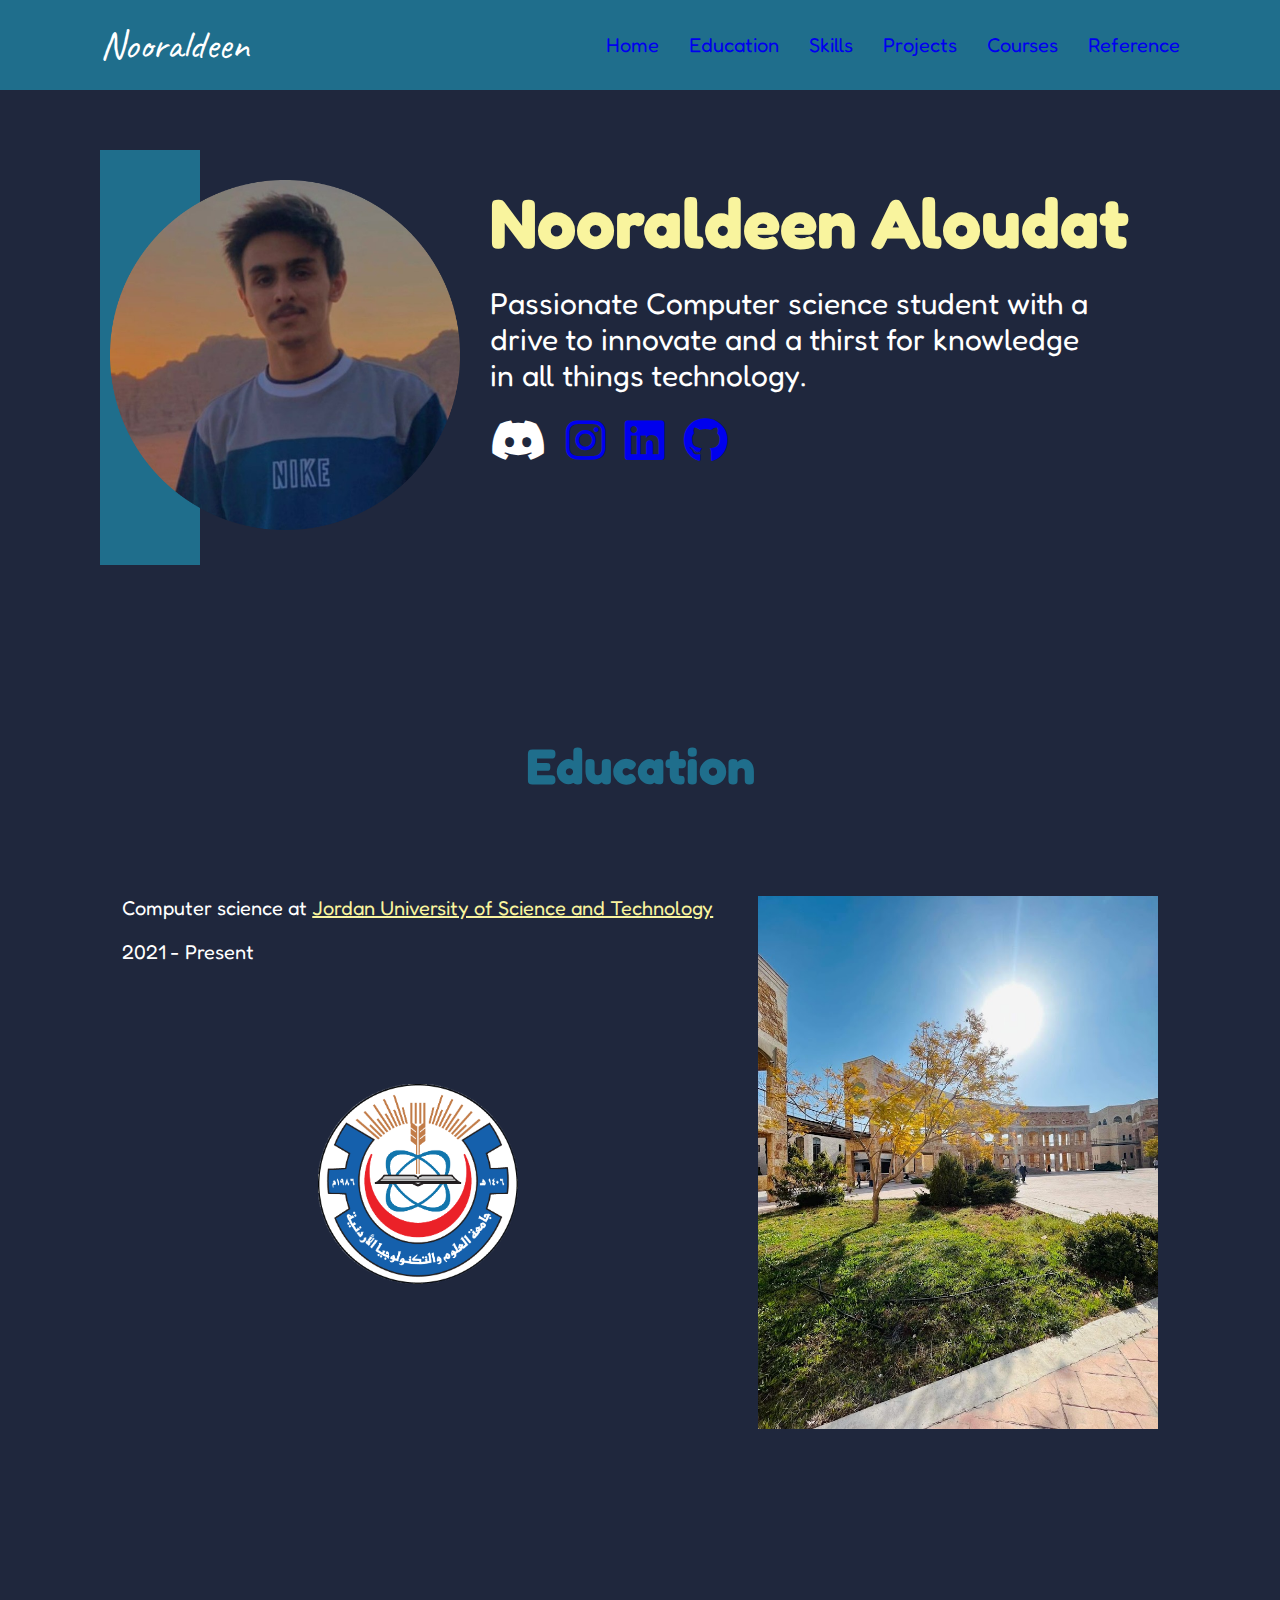
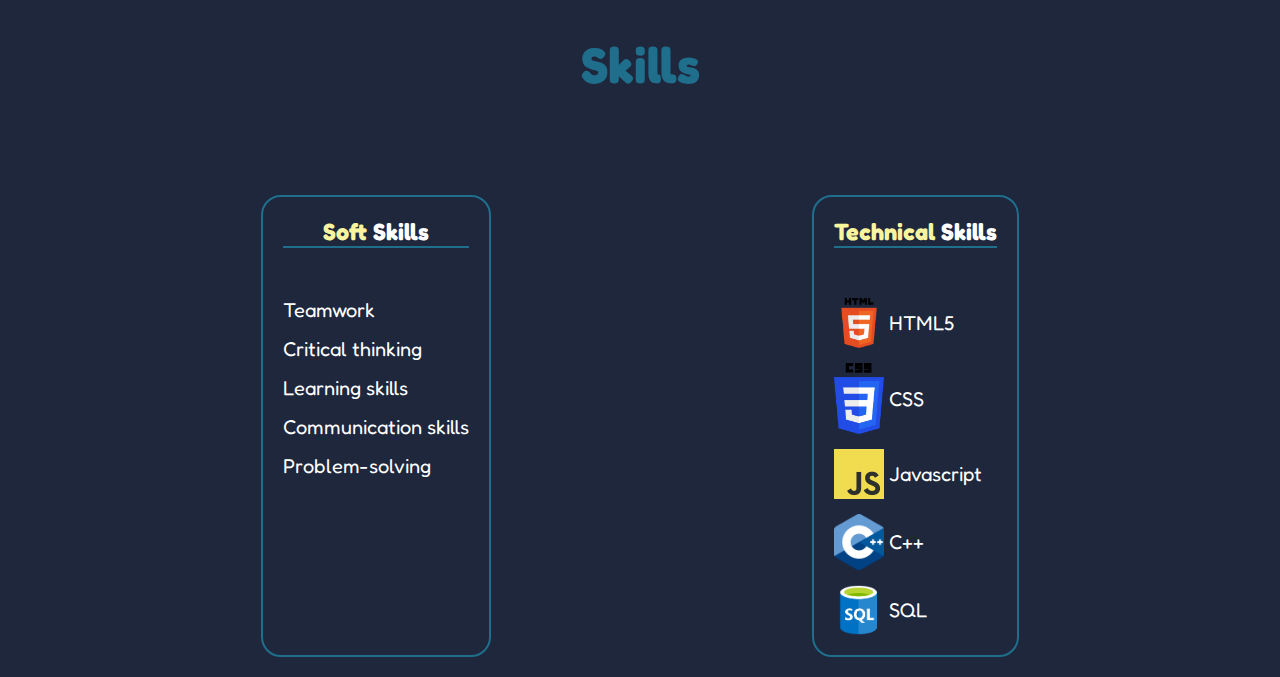
==== portfolio.html @ 790387f6 "added" ====
<!DOCTYPE html>
<html lang="en">
<head>
    <meta charset="UTF-8">
    <meta name="viewport" content="width=device-width, initial-scale=1.0">
    <title>Nooraldeen</title>
    <!-- CSS Links-->
    <link rel="stylesheet" href="portfolio.css">
    <link rel="stylesheet" href="all.min.css">
    <!-- Goolgle Fonts -->
    <link rel="preconnect" href="https://fonts.googleapis.com">
    <link rel="preconnect" href="https://fonts.gstatic.com" crossorigin>
    <link href="https://fonts.googleapis.com/css2?family=Cairo&family=Cinzel:wght@400;500;600;700;800&family=Fredoka:wght@300;400;500;600;700&family=Open+Sans:wght@300;400;700&family=Quicksand:wght@400;500;700&family=Roboto:wght@100;300;400;700&display=swap" rel="stylesheet">
    <link rel="preconnect" href="https://fonts.googleapis.com">
    <link rel="preconnect" href="https://fonts.gstatic.com" crossorigin>
    <link href="https://fonts.googleapis.com/css2?family=Cairo&family=Caveat:wght@400;500;600;700&family=Cinzel:wght@400;500;600;700;800&family=Fredoka:wght@300;400;500;600;700&family=Open+Sans:wght@300;400;700&family=Quicksand:wght@400;500;700&family=Roboto:wght@100;300;400;700&display=swap" rel="stylesheet">
</head>



<body>




    <nav class="main-padding">
        <div class="logo"><a href="">Nooraldeen</a></div>
        <ul class="links">
            <li><a href="#home">Home</a></li>
            <li><a href="#home">Education</a></li>
            <li><a href="#home">Skills</a></li>
            <li><a href="#home">Projects</a></li>
            <li><a href="#home">Courses</a></li>
            <li><a href="#home">Reference</a></li>
        </ul>
    </nav>

    <div class="portfolio-content main-padding">

        <div class="my-info">
            <div id="pfp-image">
                <img src="./images/pfp.png" alt="" id="pfp">
            </div>
            <div class="name-and-socials">
                <h1>Nooraldeen Aloudat</h1>
                <p>Passionate Computer science student with a drive to innovate and a thirst for knowledge in all things technology.</p>
                <div class="socials">
                    <i class="fa-brands fa-discord discord"></i>
                    <a href="https://www.instagram.com/noorodat9/" target="_blank"><i class="fa-brands fa-instagram"></i></a>
                    <a href="https://www.linkedin.com/in/nooraldeen-aloudat-979008147/" target="_blank"><i class="fa-brands fa-linkedin"></i></a>
                    <a href="https://github.com/noorodat" target="_blank"><i class="fa-brands fa-github"></i></a>
                </div>
            </div>
        </div>

        <div class="education section">
            <h2 class="section-heading">Education</h2>
            <div class="education-info section-info">
                <div class="edu-text">
                    <p>Computer science at <a href="https://www.just.edu.jo/Pages/Default.aspx" target="_blank">Jordan University of Science and Technology</a></p>
                    <span>2021 - Present</span>
                    <img src="images/JUST logo.png" alt="" id="just-logo">
                </div>
                <div class="edu-image">
                        <img src="images/JUST pic.jpg" alt="" id="just-pic">
                </div>
            </div>
        </div>

        <div class="skills section">
            <h2 class="section-heading">Skills</h2>
            <div class="skills-types">
                <div id="soft-skills" class="skill">
                    <h3><span>Soft </span>Skills</h3>
                    <ul class="skills-list">
                        <li>Teamwork</li>
                        <li>Critical thinking</li>
                        <li>Learning skills</li>
                        <li>Communication skills</li>
                        <li>Problem-solving</li>
                    </ul>
                </div>
                <div id="tech-skills" class="skill">
                    <h3><span>Technical </span>Skills</h3>
                    <ul class="skills-list">
                        <li id="html"><img src="images/HTML.png" alt="">HTML5</li>
                        <li id="css"><img src="images/css logo.png" alt="">CSS</li>
                        <li id="javascript"><img src="images/Javascript logo2.png" alt="">Javascript</li>
                        <li id="cplusplus"><img src="images/C++ logo.png" alt="">C++</li>
                        <li id="sql"><img src="images/SQL_logo-removebg-preview.png" alt="">SQL</li>
                    </ul>
                </div>
            </div>
        </div>

    </div>








</body>




</html>
---- portfolio.css ----
/* Start global */

:root {
    --main-color: #1F273D;
    --sec-color: #1F6E8C;
    --text-color: #FFFFFF;
    --sec-text-color: #F9F49E;
    --heading-font-size: 30px;
    --main-padding: 20px;
    --main-margin-top: 70px;
    --transition-duration: 0.3s;
    --text-font-size: 20px;
}

* {
    padding: 0;
    margin: 0;
    box-sizing: border-box;
}

body {
    font-family: 'Fredoka', sans-serif;
    background-color: var(--main-color);
    color: var(--text-color);
    font-size: var(--text-font-size);
}

a {
    text-decoration: none;
}

a:visited {
    color: white;
}

ul {
    list-style: none;
}

.main-padding {
    padding: 20px 100px 20px 100px;
}

.section {
    margin-top: 200px;
}

.section-heading {  
    text-align: center;
    font-size: 50px;
    color: var(--sec-color);
}

.section-info {
    margin-top: 100px;
}


/* End global */

/* Start navbar */

nav {
    display: flex;
    justify-content: space-between;
    align-items: center;
    background-color: var(--sec-color);
}

nav .logo {
    font-family: 'Caveat', cursive;
    font-size: 40px;
}

nav ul {
    display: flex;
    gap: 30px;
    color: white;
}

nav ul li a {
    transition: var(--transition-duration);
}

nav ul li a:hover {
    color: rgb(205, 205, 205);
}


/* End navbar */

/* Start Portfolio content */
/* Start pfp and name */

.portfolio-content {
    background-color: var(--main-color);
    margin-top: var(--main-margin-top);
}

.portfolio-content .my-info {
    display: flex;
    gap: 30px;
}

.portfolio-content #pfp-image {
    position: relative;
}

.portfolio-content #pfp-image::before {
    content: "";
    position: absolute;
    height: calc(100% + 60px);
    width: 100px;
    background-color: var(--sec-color);
    transform: translateY(-30px);
}

.portfolio-content #pfp-image #pfp {
    position: relative;
    width: 350px;
    z-index: 100;
    margin-left: 10px;
    animation: up-down 1s alternate infinite;
}

/* .portfolio-content .my-info .name-and-socials {

} */

.portfolio-content .my-info h1 {
    color: var(--sec-text-color);
    font-size: 70px;
}

.portfolio-content .my-info p {
    margin-top: 20px;
    max-width: 600px;
    font-size: 30px;
}

.portfolio-content .my-info .socials {
    margin-top: 20px;
    display: flex;
    align-items: center;
    gap: 20px;
    font-size: 45px;
}

.portfolio-content .my-info .socials i {
    transition: var(--transition-duration);
}

.portfolio-content .my-info .socials i:hover {
    color: var(--sec-text-color);
}

/* End pfp and name */



/* Start Education */

.portfolio-content .education .education-info {
    display: flex;
    justify-content: space-around;
}

.portfolio-content .education .education-info #just-pic {
    width: 400px;
}

.portfolio-content .education .education-info #just-logo {
    width: 200px;
    align-self: center;
    margin-top: 100px;
}

.portfolio-content .education .edu-text {
    display: flex;
    flex-direction: column;
    gap: 20px;
}

.portfolio-content .education a {
    color: var(--sec-text-color);
    text-decoration: underline;
}


/* End Education */

/* Start skills */

.skills .skills-types {
    display: flex;
    justify-content: space-around;
    margin-top: 100px;
}

.skills .skills-types .skill {
    border: 2px solid var(--sec-color);
    border-radius: 20px;
    padding: 20px;
}

.skills .skills-types .skill h3 {
    text-align: center;
    border-bottom: 2px solid var(--sec-color);
}

.skills .skills-types .skill span {
    color: var(--sec-text-color);
}

.skills .skills-types .skills-list {
    margin-top: 50px;
}

.skills .skills-types .skills-list img {
    width: 50px;
}

.skills .skills-types .skills-list {
    display: flex;
    flex-direction: column;
    gap: 15px;
}

.skills .skills-types #tech-skills .skills-list li {
    display: flex;
    align-items: center;
    gap: 5px;
}

.skills .skills-types #tech-skills .skills-list li {
    animation-name: right;
    animation-duration: 1s;
    animation-iteration-count: infinite;
    animation-direction: alternate;
}


.skills .skills-types .skills-list #css {
    animation-delay: 0.2s;
}

.skills .skills-types .skills-list #javascript {
    animation-delay: 0.4s;
}

.skills .skills-types .skills-list #cplusplus {
    animation-delay: 0.6s;
}

.skills .skills-types .skills-list #sql {
    animation-delay: 0.8s;
}








/* End Portfolio content */


/* Start Animation */

@keyframes up-down {
    from {
        transform: translateY(0);
    }
    to {
        transform: translateY(-10px);
    }
}

@keyframes right {
    from {
        transform: translateX(0);
    }
    to {
        transform: translateX(10px);
    }
}
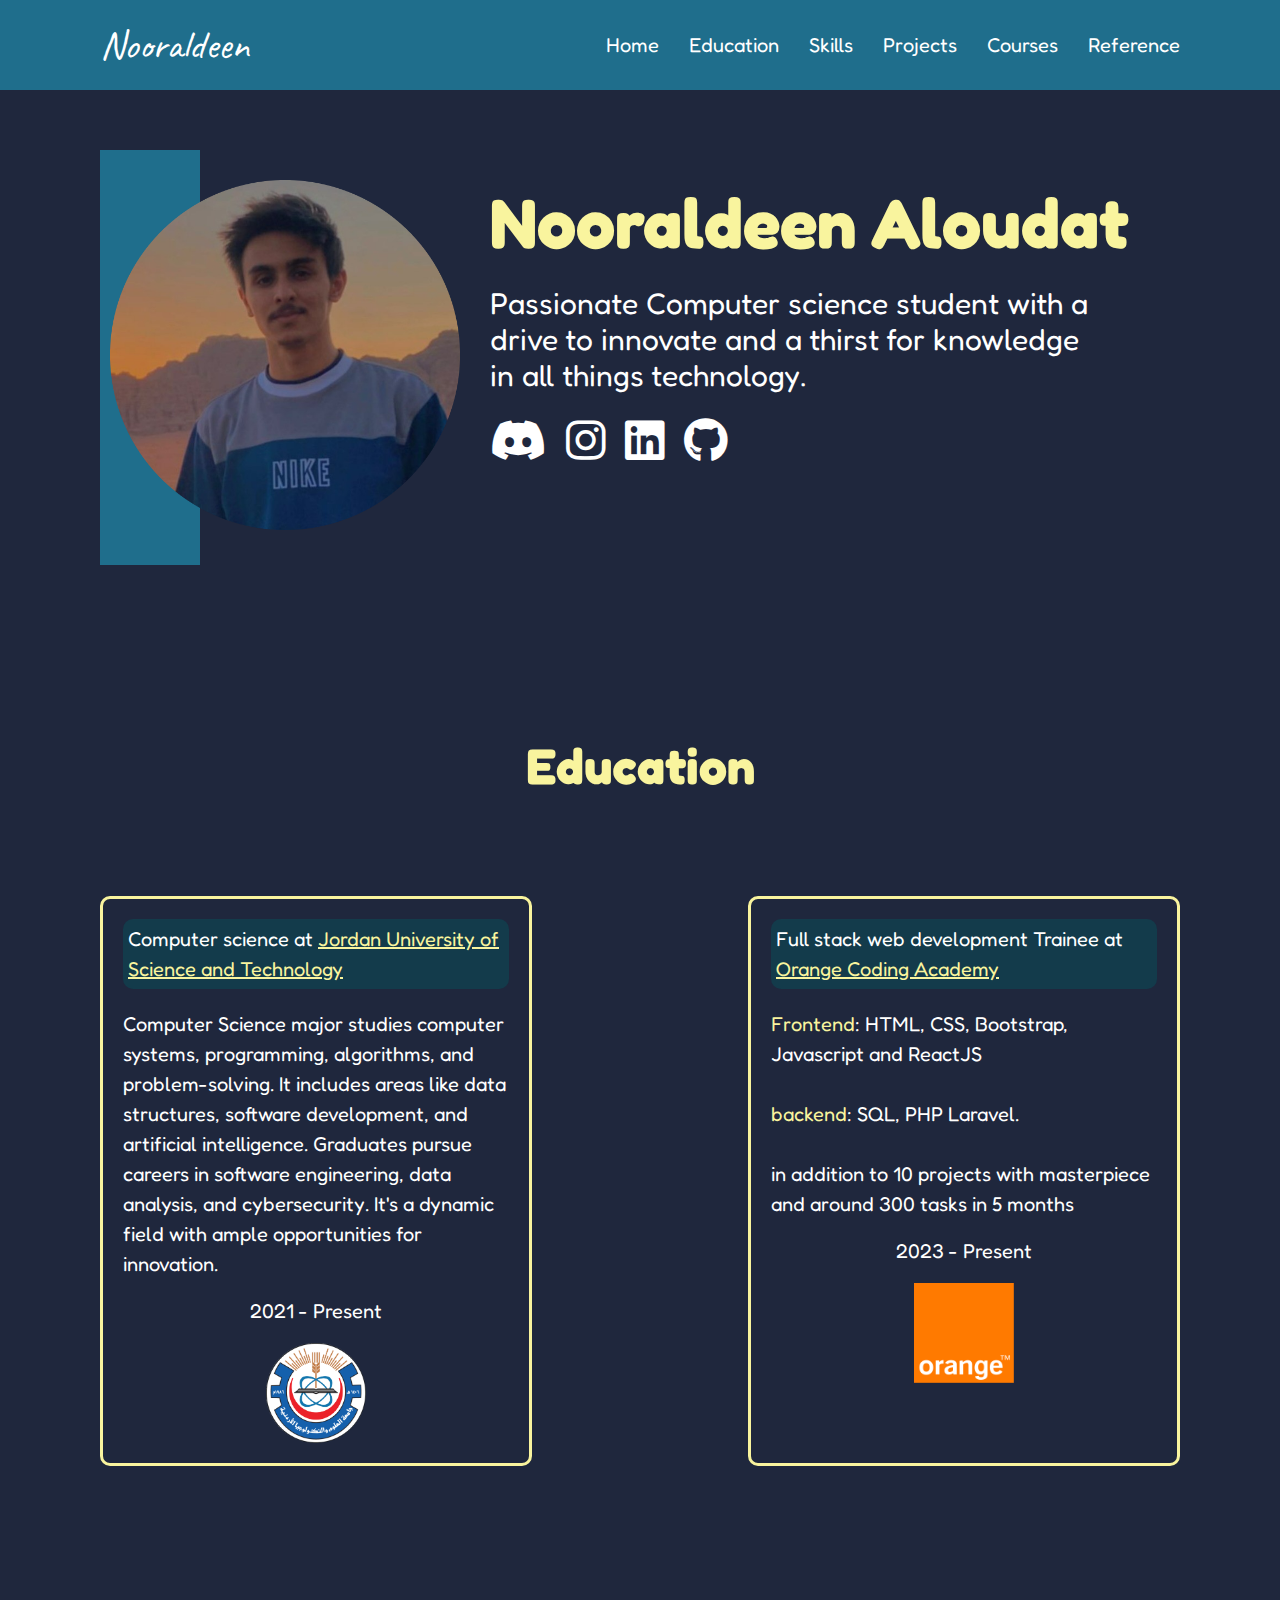
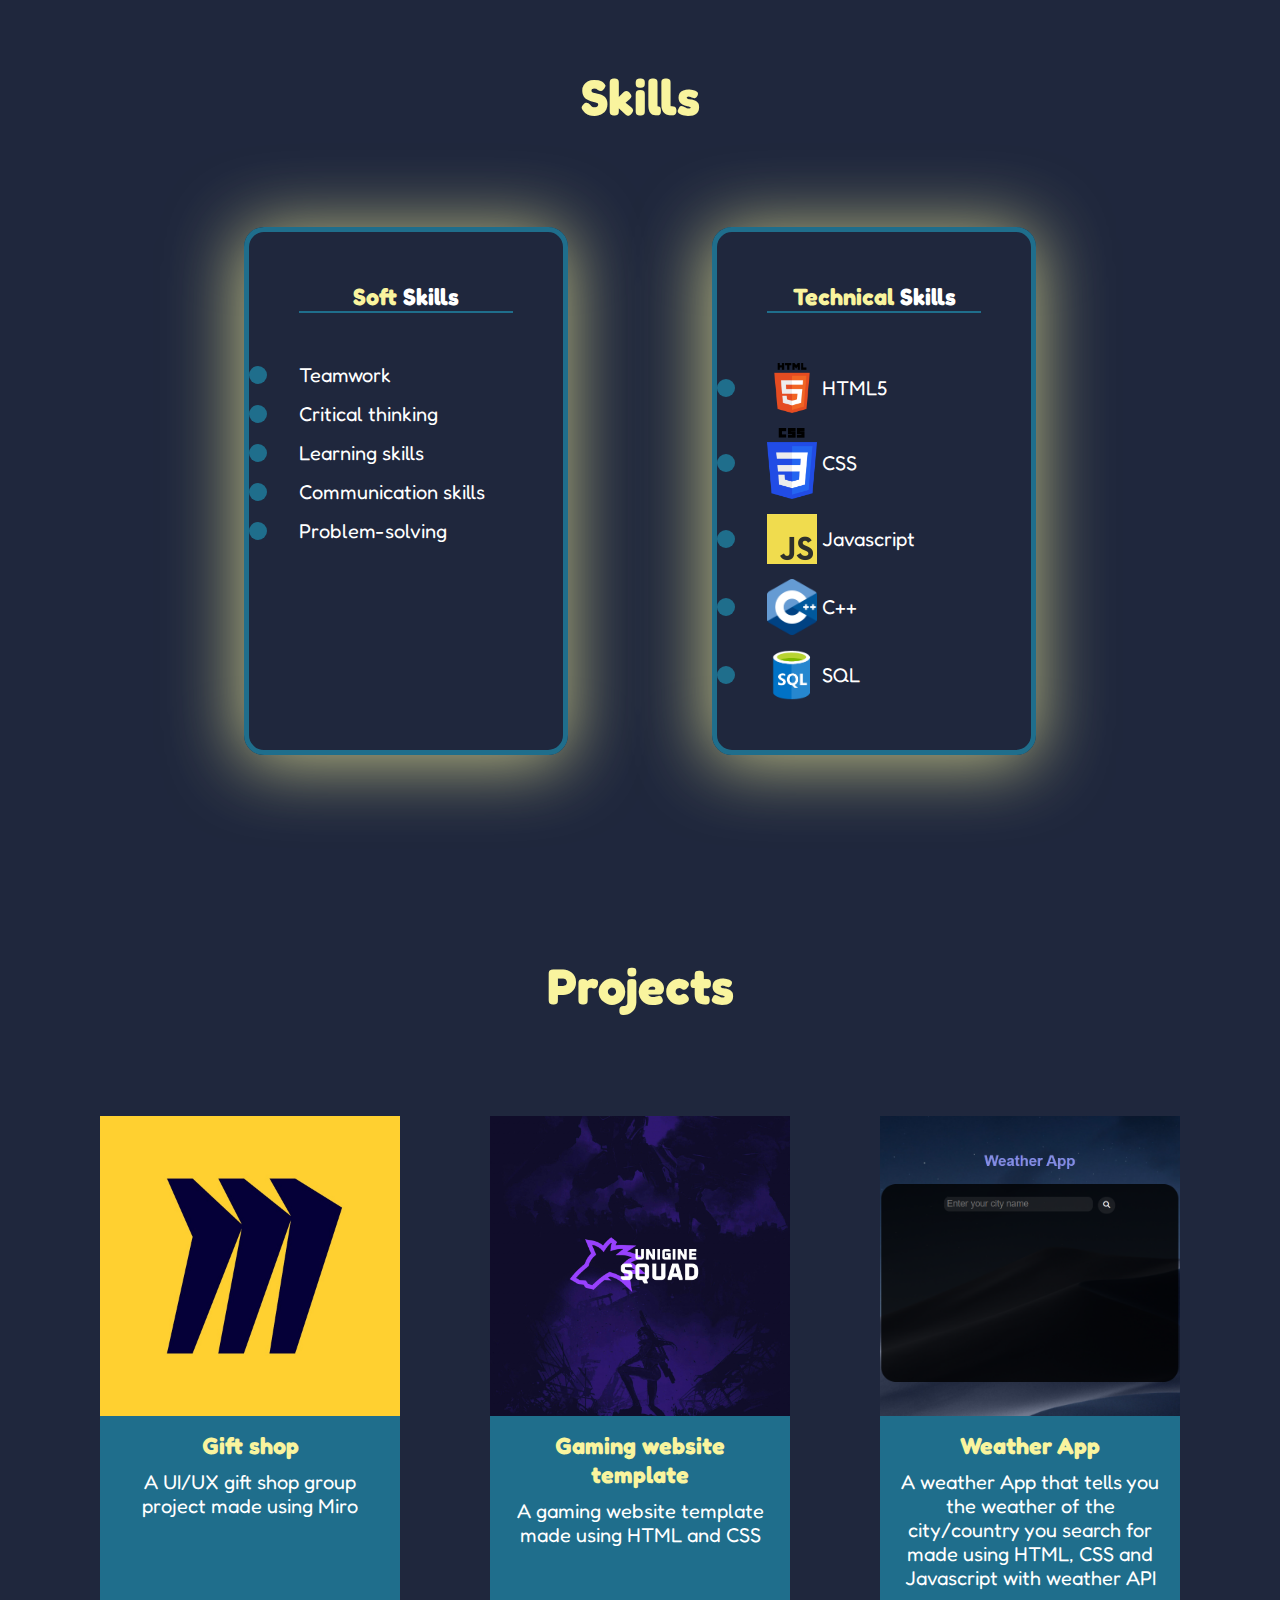
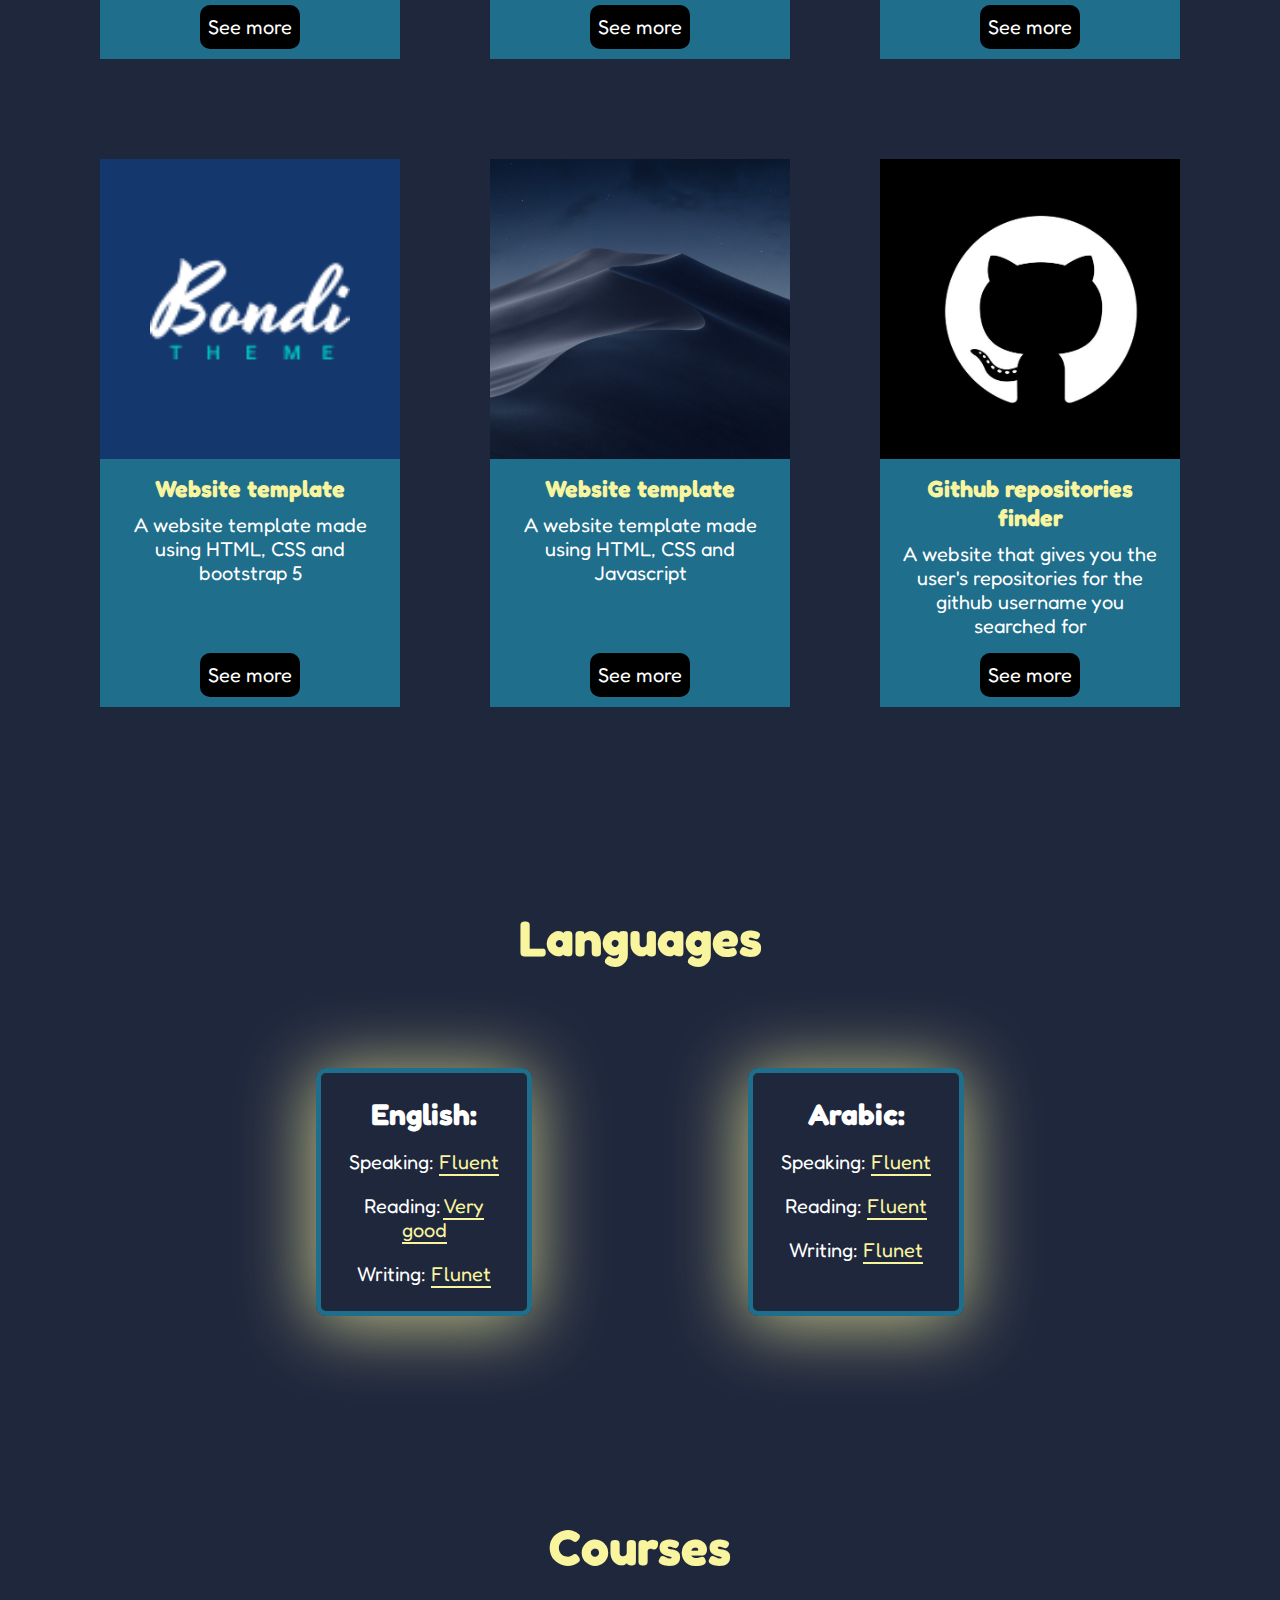
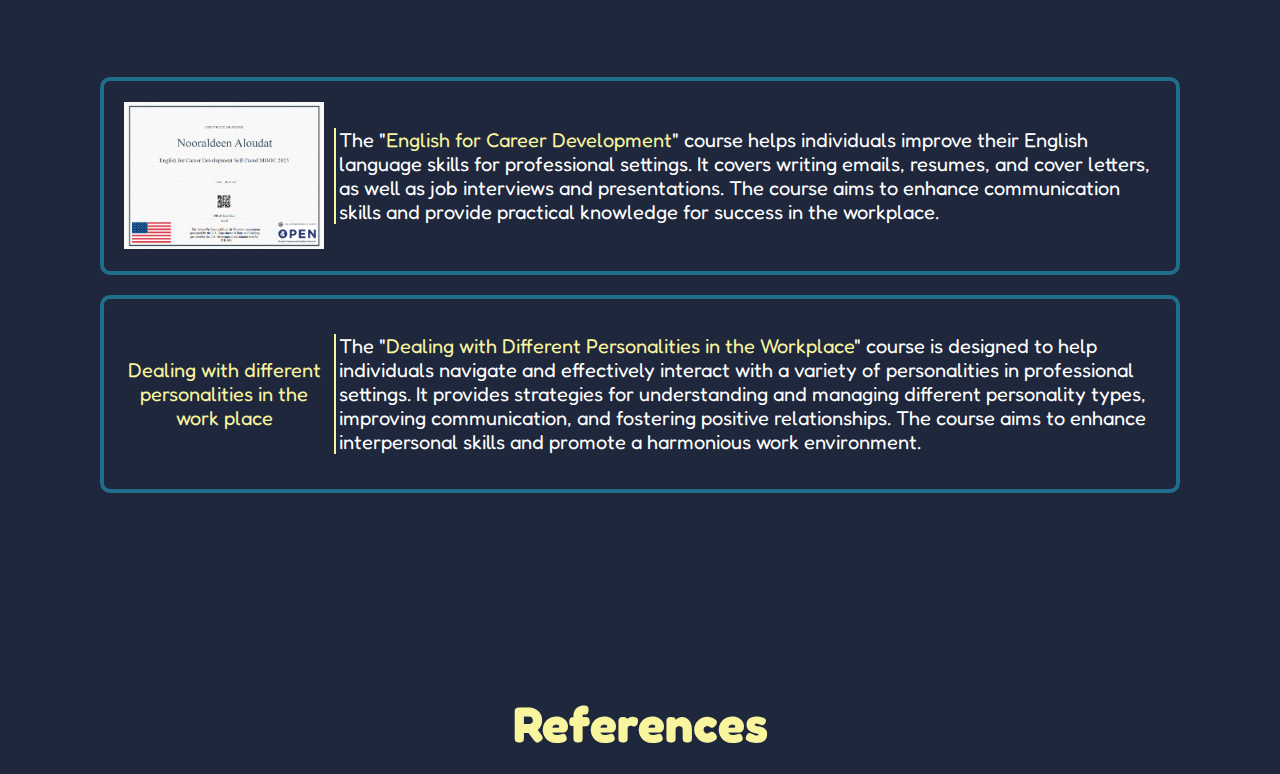
==== commit 52d817e1: "added" ====
--- a/portfolio.html
+++ b/portfolio.html
@@ -27,11 +27,11 @@
         <div class="logo"><a href="">Nooraldeen</a></div>
         <ul class="links">
             <li><a href="#home">Home</a></li>
-            <li><a href="#home">Education</a></li>
-            <li><a href="#home">Skills</a></li>
-            <li><a href="#home">Projects</a></li>
-            <li><a href="#home">Courses</a></li>
-            <li><a href="#home">Reference</a></li>
+            <li><a href="#education">Education</a></li>
+            <li><a href="#skills">Skills</a></li>
+            <li><a href="#projects">Projects</a></li>
+            <li><a href="#courses">Courses</a></li>
+            <li><a href="#references">Reference</a></li>
         </ul>
     </nav>
 
@@ -45,7 +45,7 @@
                 <h1>Nooraldeen Aloudat</h1>
                 <p>Passionate Computer science student with a drive to innovate and a thirst for knowledge in all things technology.</p>
                 <div class="socials">
-                    <i class="fa-brands fa-discord discord"></i>
+                    <div class="discord"><i class="fa-brands fa-discord"></i></div>
                     <a href="https://www.instagram.com/noorodat9/" target="_blank"><i class="fa-brands fa-instagram"></i></a>
                     <a href="https://www.linkedin.com/in/nooraldeen-aloudat-979008147/" target="_blank"><i class="fa-brands fa-linkedin"></i></a>
                     <a href="https://github.com/noorodat" target="_blank"><i class="fa-brands fa-github"></i></a>
@@ -53,21 +53,28 @@
             </div>
         </div>
 
-        <div class="education section">
+        <div class="education section" id="education">
             <h2 class="section-heading">Education</h2>
-            <div class="education-info section-info">
+            <div class="education-info section-info">              
                 <div class="edu-text">
-                    <p>Computer science at <a href="https://www.just.edu.jo/Pages/Default.aspx" target="_blank">Jordan University of Science and Technology</a></p>
+                    <p class="title">Computer science at <a href="https://www.just.edu.jo/Pages/Default.aspx" target="_blank">Jordan University of Science and Technology</a></p>
+                    <p>Computer Science major studies computer systems, programming, algorithms, and problem-solving. It includes areas like data structures, software development, and artificial intelligence. Graduates pursue careers in software engineering, data analysis, and cybersecurity. It's a dynamic field with ample opportunities for innovation.</p>
                     <span>2021 - Present</span>
-                    <img src="images/JUST logo.png" alt="" id="just-logo">
-                </div>
-                <div class="edu-image">
-                        <img src="images/JUST pic.jpg" alt="" id="just-pic">
-                </div>
-            </div>
-        </div>
-
-        <div class="skills section">
+                    <img src="images/JUST logo.png" alt="" id="just-logo">              
+                </div>
+                <div class="edu-text">
+                    <p class="title">Full stack web development Trainee at <a href="https://yo.orange.jo/orange-coding-academy" target="_blank"> Orange Coding Academy</a></p>
+                    <p><span>Frontend</span>: HTML, CSS, Bootstrap, Javascript and ReactJS <br> <br>
+                        <span>backend</span>: SQL, PHP Laravel. <br><br>
+                        
+                        in addition to 10 projects with masterpiece and around 300 tasks in 5 months</p>
+                    <span>2023 - Present</span>
+                    <img src="images/orange logo.png" alt="" id="just-logo">              
+                </div>
+            </div>
+        </div>
+
+        <div class="skills section" id="skills">
             <h2 class="section-heading">Skills</h2>
             <div class="skills-types">
                 <div id="soft-skills" class="skill">
@@ -93,6 +100,127 @@
             </div>
         </div>
 
+        <div class="projects section" id="projects">
+            <h2 class="section-heading">Projects</h2>
+            <div class="projects-cards">
+                    <div class="project-card">
+                            <div class="image">
+                                <img src="/images/miro.jpg" alt="">
+                            </div>
+                            <div class="project-info">
+                                <h3 class="color-yellow">Gift shop</h3>
+                                <p>A  UI/UX gift shop group project made using Miro</p>
+                                
+                            </div>
+                            <div class="go-link"><a href="https://miro.com/app/board/uXjVM_loXQo=/" target="_blank">See more</a></div>
+                    </div>
+                
+                    <div class="project-card">
+                        <div class="image">
+                            <img src="/images/gaming background (2).jpg" alt="">
+                        </div>
+                        <div class="project-info">
+                            <h3 class="color-yellow">Gaming website template</h3>
+                            <p>A gaming website template made using HTML and CSS</p>
+                            
+                        </div>
+                        <div class="go-link"><a href="https://noorodat.github.io/gaming-website/" target="_blank">See more</a></div>
+                    </div>
+
+                    <div class="project-card">
+                        <div class="image">
+                            <img src="/images/weather app.PNG" alt="">
+                        </div>
+                        <div class="project-info">
+                            <h3 class="color-yellow">Weather App</h3>
+                            <p>A weather App that tells you the weather of the city/country you search for made using HTML, CSS and Javascript with weather API</p>
+                        </div>
+                        <div class="go-link"><a href="https://noorodat.github.io/Weather-App/" target="_blank">See more</a></div>
+                    </div>
+
+                <div class="project-card">
+                    <div class="image bondi">
+                        <img src="/images/Bondi logo.png" alt="">
+                    </div>
+                    <div class="project-info">
+                        <h3 class="color-yellow">Website template</h3>
+                        <p>A website template made using HTML, CSS and bootstrap 5</p>
+                        
+                    </div>
+                    <div class="go-link"><a href="https://noorodat.github.io/Bondi-Template/" target="_blank">See more</a></div>
+                </div>
+                <div class="project-card">
+                    <div class="image">
+                        <img src="/images/mountain.jpg" alt="">
+                    </div>
+                    <div class="project-info">
+                        <h3 class="color-yellow">Website template</h3>
+                        <p>A website template made using HTML, CSS and Javascript</p>
+                    </div>
+                    <div class="go-link"><a href="https://noorodat.github.io/HTML_CSS_Javascript_Template1/" target="_blank">See more</a></div>
+                </div>
+                <div class="project-card">
+                    <div class="image">
+                        <img src="/images/github repo.jpg" alt="">
+                    </div>
+                    <div class="project-info">
+                        <h3 class="color-yellow">Github repositories finder</h3>
+                        <p>A website that gives you the user's repositories for the github username you searched for </p>
+                    </div>
+                    <div class="go-link"><a href="https://noorodat.github.io/Github-repos/" target="_blank">See more</a></div>
+                </div>
+            </div>
+        </div>
+
+        <div class="languages section" id="languages">
+            <h2 class="section-heading">Languages</h2>
+            <div class="languages-container">
+                <div class="language" id="english">          
+                        <h2>English:</h2>
+                        <ul>
+                            <li>Speaking: <span>Fluent</span></li>
+                            <li>Reading: <span>Very good</span></li>
+                            <li>Writing: <span>Flunet</span></li>
+                        </ul>        
+                </div>
+                <div class="language" id="arabic">
+                        <h2>Arabic:</h2>
+                        <ul>
+                            <li>Speaking: <span>Fluent</span></li>
+                            <li>Reading: <span>Fluent</span></li>
+                            <li>Writing: <span>Flunet</span></li>
+                        </ul>        
+                    </div>
+                </div>
+        </div>
+
+        <div class="courses section" id="courses">
+            <h2 class="section-heading">Courses</h2>
+            <div class="courses-boxes">
+                <div class="course-box">
+                    <div class="image">
+                        <img src="images/english course.png" alt="">
+                    </div>
+                    <p class="description">The "<span>English for Career Development</span>" course helps individuals improve their English language skills for professional settings. It covers writing emails, resumes, and cover letters, as well as job interviews and presentations. The course aims to enhance communication skills and provide practical knowledge for success in the workplace.</p>
+                </div>
+                <div class="course-box">
+                    <div class="image">
+                        <p class="title">Dealing with different personalities in the work place</p>
+                    </div>
+                    <p class="description">The "<span>Dealing with Different Personalities in the Workplace</span>" course is designed to help individuals navigate and effectively interact with a variety of personalities in professional settings. It provides strategies for understanding and managing different personality types, improving communication, and fostering positive relationships. The course aims to enhance interpersonal skills and promote a harmonious work environment.
+                </div>
+            </div>
+        </div>
+
+        <div class="references section">
+            <h2 class="section-heading">References</h2>
+            <div class="references-content">
+                <div class="reference">
+                    
+                </div>
+            </div>
+        </div>
+
     </div>
 
 
--- a/portfolio.css
+++ b/portfolio.css
@@ -18,6 +18,10 @@
     box-sizing: border-box;
 }
 
+html {
+    scroll-behavior: smooth;
+ }
+
 body {
     font-family: 'Fredoka', sans-serif;
     background-color: var(--main-color);
@@ -27,6 +31,7 @@
 
 a {
     text-decoration: none;
+    color: white;
 }
 
 a:visited {
@@ -48,13 +53,16 @@
 .section-heading {  
     text-align: center;
     font-size: 50px;
-    color: var(--sec-color);
+    color: var(--sec-text-color);
 }
 
 .section-info {
     margin-top: 100px;
 }
 
+.color-yellow {
+    color: var(--sec-text-color);
+}
 
 /* End global */
 
@@ -146,6 +154,46 @@
     font-size: 45px;
 }
 
+.portfolio-content .my-info .socials .discord {
+    position: relative;
+    transition: var(--transition-duration);
+    display: inline-block;
+}
+
+.portfolio-content .my-info .socials .discord::before {
+    content: "";
+    position: absolute;
+    border-color: var(--sec-text-color) transparent transparent transparent;
+    border-width: 12px;
+    border-style: solid;
+    bottom: -18px;
+    left: 50%;
+    transform: translateX(-50%);
+    transition: var(--transition-duration);
+    opacity: 0;
+    
+}
+
+.portfolio-content .my-info .socials .discord::after {
+    content: "Nour#1848";
+    position: absolute;
+    bottom: -25px;
+    left: 50%;
+    transform: translateX(-50%);
+    font-size: 14px;
+    transition: var(--transition-duration);
+    opacity: 0;
+    
+}
+
+.portfolio-content .my-info .socials .discord:hover::before,
+.portfolio-content .my-info .socials .discord:hover::after {
+    display: block;
+    opacity: 1;
+}
+
+
+
 .portfolio-content .my-info .socials i {
     transition: var(--transition-duration);
 }
@@ -162,17 +210,43 @@
 
 .portfolio-content .education .education-info {
     display: flex;
-    justify-content: space-around;
-}
-
-.portfolio-content .education .education-info #just-pic {
-    width: 400px;
+    justify-content: space-between;
+    position: relative;
+    gap: 30px;
+}
+
+.portfolio-content .education #just-pic {
+    width: 150px;
+}
+
+.portfolio-content .education .edu-text {
+    border: 3px solid var(--sec-text-color);
+    padding: 20px;
+    border-radius: 10px;
+    width: 40%;
+}
+
+.portfolio-content .education .edu-text .title {
+    background-color: #133b4b;
+    padding: 5px;
+    border-radius: 10px;
+}
+
+.portfolio-content .education .edu-text p {
+    line-height: 1.5;
+}
+
+.portfolio-content .education .edu-text p span {
+    color: var(--sec-text-color);
+}
+
+.portfolio-content .education .edu-text span {
+    align-self: center;
 }
 
 .portfolio-content .education .education-info #just-logo {
-    width: 200px;
+    width: 100px;
     align-self: center;
-    margin-top: 100px;
 }
 
 .portfolio-content .education .edu-text {
@@ -193,15 +267,20 @@
 
 .skills .skills-types {
     display: flex;
-    justify-content: space-around;
+    justify-content: space-evenly;
     margin-top: 100px;
 }
 
 .skills .skills-types .skill {
-    border: 2px solid var(--sec-color);
+    border: 5px solid var(--sec-color);
     border-radius: 20px;
-    padding: 20px;
-}
+    padding: 50px;
+    position: relative;
+    box-shadow: -2px 5px 72px 2px rgba(249,244,158,0.76);
+    width: 30%;
+}
+
+
 
 .skills .skills-types .skill h3 {
     text-align: center;
@@ -230,6 +309,22 @@
     display: flex;
     align-items: center;
     gap: 5px;
+}
+
+.skills .skills-types .skills-list li {
+    position: relative;
+}
+
+.skills .skills-types .skills-list li::before {
+    position: absolute;
+    content: "";
+    width: 18px;
+    height: 18px;
+    border-radius: 50%;
+    background-color: var(--sec-color);
+    top: 50%;
+    transform: translateY(-50%);
+    left: -50px;
 }
 
 .skills .skills-types #tech-skills .skills-list li {
@@ -256,8 +351,191 @@
     animation-delay: 0.8s;
 }
 
-
-
+/* End skills */
+
+
+
+/* Start projects */
+
+
+.projects .projects-cards {
+    display: grid;
+    grid-template-columns: repeat(3, 300px);
+    justify-content: space-between;
+}
+
+
+.projects .project-card {
+    background-color: var(--sec-color);
+    text-align: center;
+    margin-top: 100px;
+    transition: var(--transition-duration);
+    display: flex;
+    flex-direction: column;
+}
+
+.projects .project-card .project-info {
+    padding: 15px;
+}
+
+.projects .project-card .go-link {
+    padding: 10px 8px;
+    background-color: black;
+    border-radius: 10px;
+    width: fit-content;
+    margin: auto;
+    margin-bottom: 10px;
+}
+
+.projects .project-card .go-link:active {
+    box-shadow: 0px 0px 24px 0px rgba(0,0,0,0.75);
+}
+
+.projects .project-card:hover {
+    transform: translateY(-10px);
+}
+
+.projects .project-card p {
+    margin-top: 10px;
+}
+
+.projects .project-card img {
+    width: 100%;
+    transition: var(--transition-duration);
+}
+
+.projects .project-card .bondi {
+    background-color: #14376E;
+    position: relative;
+}
+
+.projects .project-card .bondi img {
+    width: 200px;
+    position: absolute;
+    top: 50%;
+    left: 50%;
+    transform: translate(-50%, -50%);
+}
+
+.projects .project-card .image {
+    position: relative;
+    padding: 0;
+    margin: 0;
+    height: 300px;
+}
+
+.projects .project-card .image::before {
+    content: "";
+    position: absolute;
+    background-color: rgba(214, 214, 214, 0.144);
+    width: 0;
+    height: 0;
+    top: 50%;
+    left: 50%;
+    transform: translate(-50%, -50%);
+    transition: var(--transition-duration);
+}
+
+.projects .project-card:hover .image::before {
+    width: 100%;
+    height: 100%;
+}
+
+
+/* End projects */
+
+
+
+/* Start languages */
+
+.languages .languages-container {
+    margin-top: 100px;
+    display: flex;
+    justify-content: space-evenly;
+}
+
+.languages .languages-container .language {
+    border-radius: 10px;
+    padding: 15px;
+    border: 5px solid var(--sec-color);
+    box-shadow: -2px 5px 72px 2px rgba(249,244,158,0.76);
+    width: 20%;
+    text-align: center;
+}
+
+.languages .languages-container .language span {
+    color: var(--sec-text-color);
+    border-bottom: 2px solid var(--sec-text-color);
+}
+
+.languages .languages-container .language h2 {
+    padding: 8px;
+}
+
+.languages .languages-container .language li {
+    padding: 10px;
+}
+
+
+
+/* End languages */
+
+
+/* Start courses */
+
+.courses .courses-boxes {
+    margin-top: 100px;
+    display: flex;
+    flex-direction: column;
+    gap: 20px;
+}
+
+.courses .courses-boxes img,
+.courses .courses-boxes .title {
+    width: 200px;
+    text-align: center;
+}
+
+.courses .courses-boxes .title {
+    color: var(--sec-text-color);
+}
+
+.courses .courses-boxes .image {
+    height: 150px;
+    display: flex;
+    justify-content: center;
+    align-items: center;
+}
+
+.courses .courses-boxes .course-box .description {
+    position: relative;
+}
+
+.courses .courses-boxes .course-box .description::before {
+    content: "";
+    position: absolute;
+    width: 2px;
+    height: 100%;
+    background-color: var(--sec-text-color);
+    top: 0;
+    left: -5px;
+}
+
+.courses .courses-boxes .course-box {
+    display: flex;
+    align-items: center;
+    gap: 15px;
+    border: 4px var(--sec-color) solid;
+    padding: 20px;
+    border-radius: 10px;
+    position: relative;
+}
+
+.courses .courses-boxes .course-box span {
+    color: var(--sec-text-color);
+}
+
+/* End courses */
 
 
 
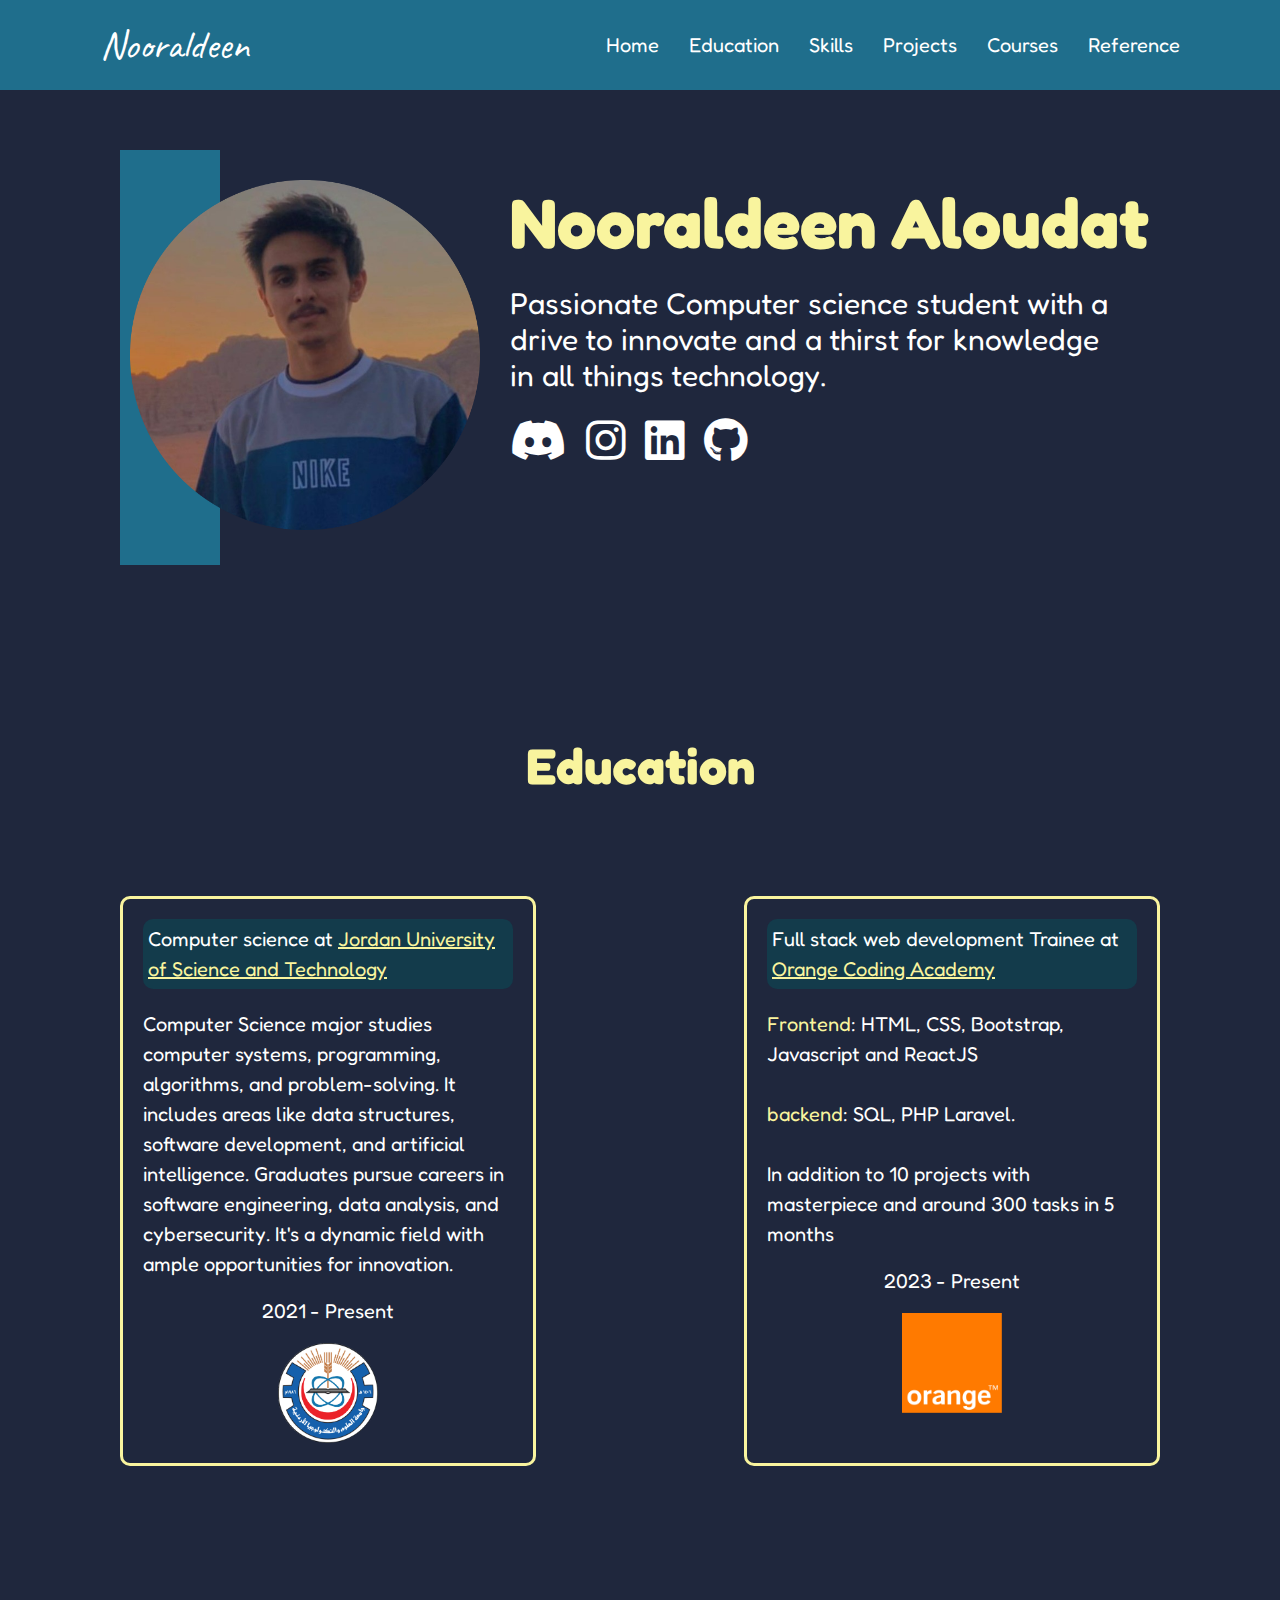
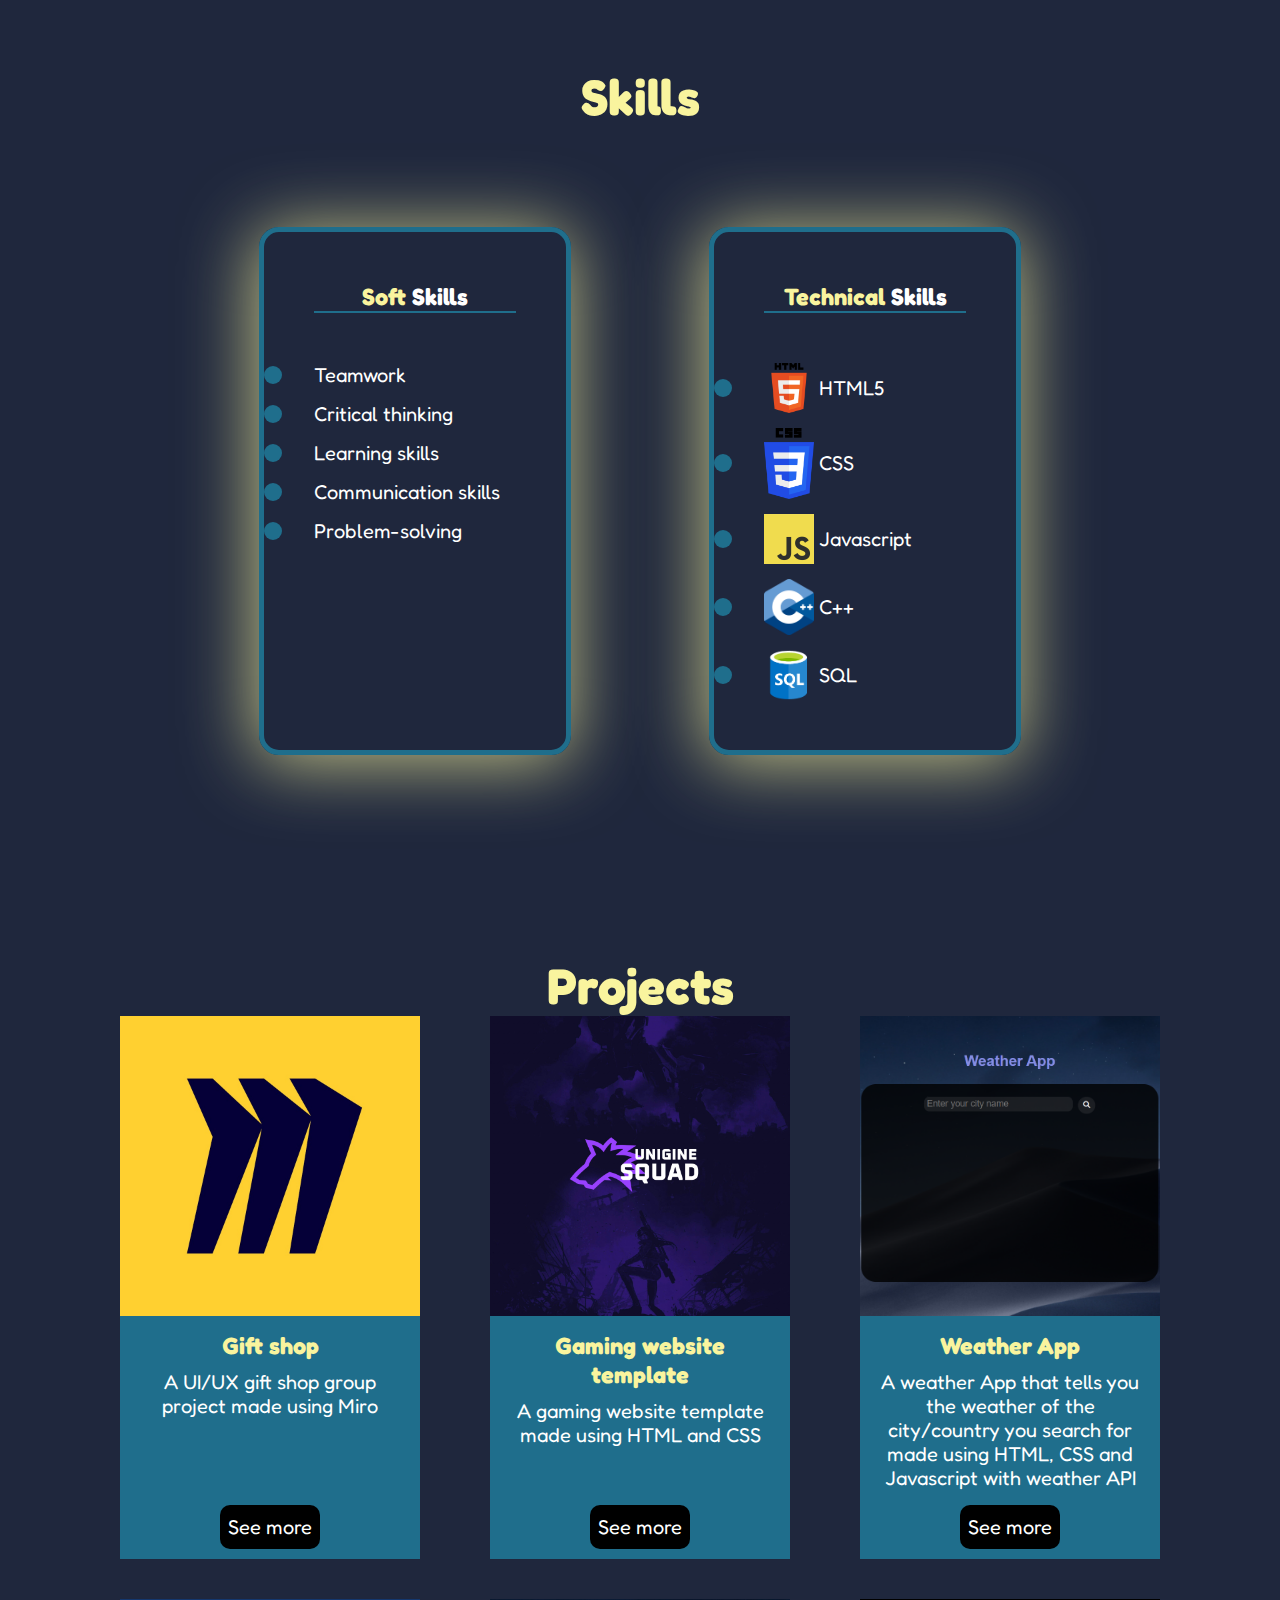
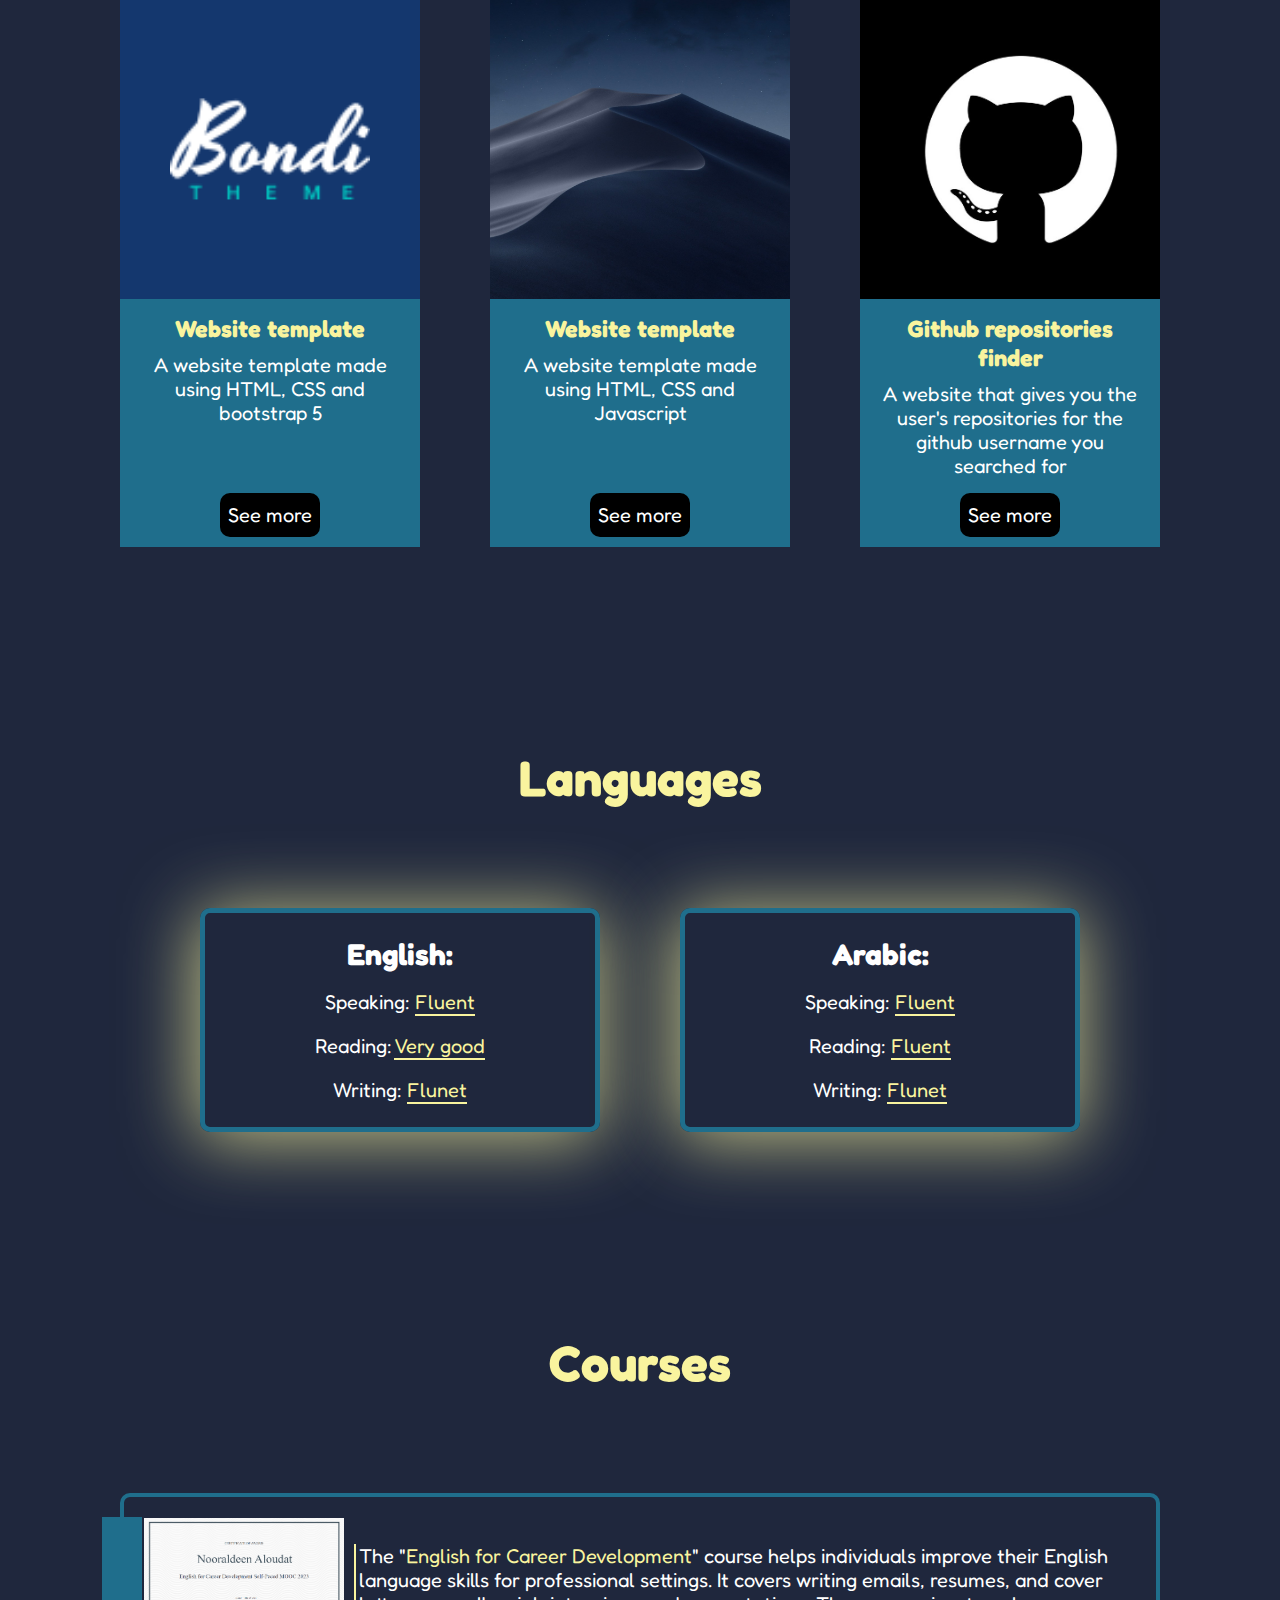
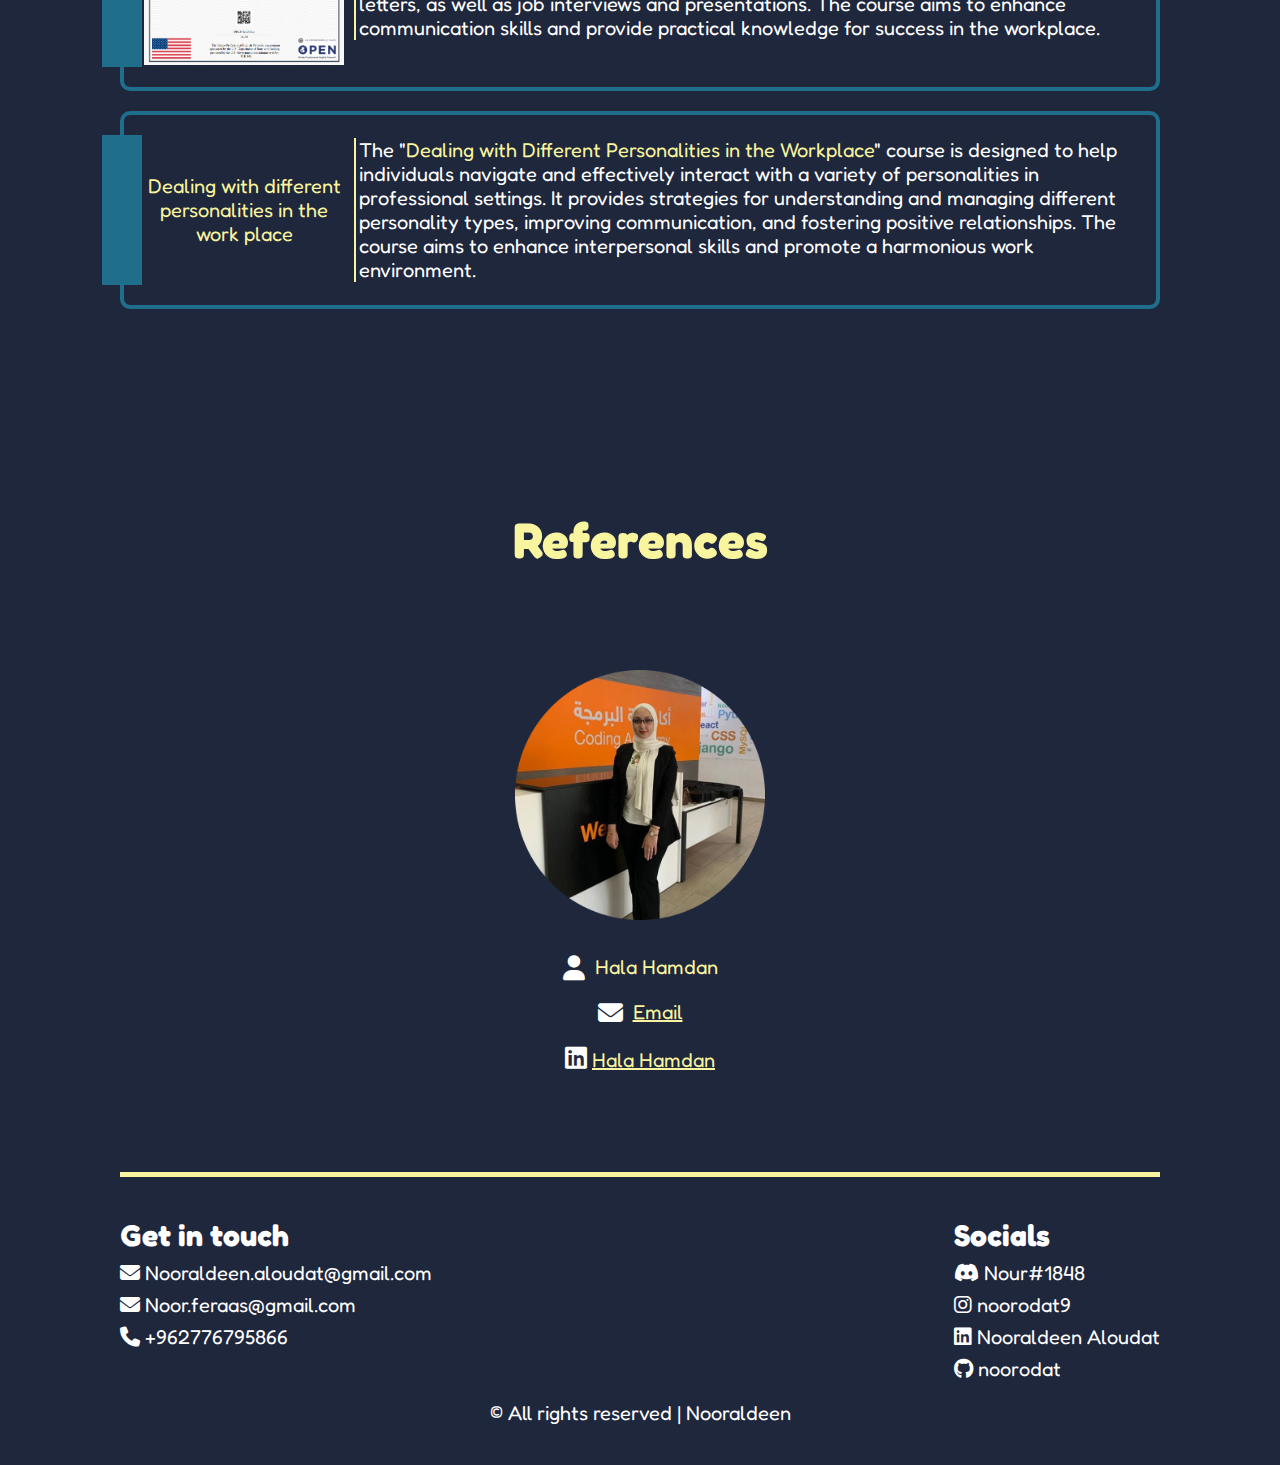
==== commit e1ca5389: "files added" ====
--- a/portfolio.html
+++ b/portfolio.html
@@ -17,13 +17,9 @@
 </head>
 
 
-
 <body>
 
-
-
-
-    <nav class="main-padding">
+    <nav>
         <div class="logo"><a href="">Nooraldeen</a></div>
         <ul class="links">
             <li><a href="#home">Home</a></li>
@@ -33,11 +29,24 @@
             <li><a href="#courses">Courses</a></li>
             <li><a href="#references">Reference</a></li>
         </ul>
+        <div class="mobile-button">
+            <i class="fa-solid fa-bars"></i>
+            <ul class="mobile-links">
+                <li><a href="#home">Home</a></li>
+                <li><a href="#education">Education</a></li>
+                <li><a href="#skills">Skills</a></li>
+                <li><a href="#projects">Projects</a></li>
+                <li><a href="#courses">Courses</a></li>
+                <li><a href="#references">Reference</a></li>
+            </ul>
+        </div>
     </nav>
 
+
+
     <div class="portfolio-content main-padding">
 
-        <div class="my-info">
+        <div class="my-info" id="home">
             <div id="pfp-image">
                 <img src="./images/pfp.png" alt="" id="pfp">
             </div>
@@ -60,16 +69,16 @@
                     <p class="title">Computer science at <a href="https://www.just.edu.jo/Pages/Default.aspx" target="_blank">Jordan University of Science and Technology</a></p>
                     <p>Computer Science major studies computer systems, programming, algorithms, and problem-solving. It includes areas like data structures, software development, and artificial intelligence. Graduates pursue careers in software engineering, data analysis, and cybersecurity. It's a dynamic field with ample opportunities for innovation.</p>
                     <span>2021 - Present</span>
-                    <img src="images/JUST logo.png" alt="" id="just-logo">              
+                    <img src="images/JUST logo.png" alt="JUST logo" id="just-logo">              
                 </div>
                 <div class="edu-text">
                     <p class="title">Full stack web development Trainee at <a href="https://yo.orange.jo/orange-coding-academy" target="_blank"> Orange Coding Academy</a></p>
                     <p><span>Frontend</span>: HTML, CSS, Bootstrap, Javascript and ReactJS <br> <br>
                         <span>backend</span>: SQL, PHP Laravel. <br><br>
                         
-                        in addition to 10 projects with masterpiece and around 300 tasks in 5 months</p>
+                        In addition to 10 projects with masterpiece and around 300 tasks in 5 months</p>
                     <span>2023 - Present</span>
-                    <img src="images/orange logo.png" alt="" id="just-logo">              
+                    <img src="images/orange logo.png" alt="orange logo" id="just-logo">              
                 </div>
             </div>
         </div>
@@ -90,11 +99,11 @@
                 <div id="tech-skills" class="skill">
                     <h3><span>Technical </span>Skills</h3>
                     <ul class="skills-list">
-                        <li id="html"><img src="images/HTML.png" alt="">HTML5</li>
-                        <li id="css"><img src="images/css logo.png" alt="">CSS</li>
-                        <li id="javascript"><img src="images/Javascript logo2.png" alt="">Javascript</li>
-                        <li id="cplusplus"><img src="images/C++ logo.png" alt="">C++</li>
-                        <li id="sql"><img src="images/SQL_logo-removebg-preview.png" alt="">SQL</li>
+                        <li id="html"><img src="images/HTML.png" alt="html">HTML5</li>
+                        <li id="css"><img src="images/css logo.png" alt="css">CSS</li>
+                        <li id="javascript"><img src="images/Javascript logo2.png" alt="javascript">Javascript</li>
+                        <li id="cplusplus"><img src="images/C++ logo.png" alt="c++">C++</li>
+                        <li id="sql"><img src="images/SQL_logo-removebg-preview.png" alt="sql">SQL</li>
                     </ul>
                 </div>
             </div>
@@ -105,7 +114,7 @@
             <div class="projects-cards">
                     <div class="project-card">
                             <div class="image">
-                                <img src="/images/miro.jpg" alt="">
+                                <img src="/images/miro.jpg" alt="miro logo">
                             </div>
                             <div class="project-info">
                                 <h3 class="color-yellow">Gift shop</h3>
@@ -117,7 +126,7 @@
                 
                     <div class="project-card">
                         <div class="image">
-                            <img src="/images/gaming background (2).jpg" alt="">
+                            <img src="/images/gaming background (2).jpg" alt="gaming website pic">
                         </div>
                         <div class="project-info">
                             <h3 class="color-yellow">Gaming website template</h3>
@@ -129,7 +138,7 @@
 
                     <div class="project-card">
                         <div class="image">
-                            <img src="/images/weather app.PNG" alt="">
+                            <img src="/images/weather app.PNG" alt="app pic">
                         </div>
                         <div class="project-info">
                             <h3 class="color-yellow">Weather App</h3>
@@ -140,7 +149,7 @@
 
                 <div class="project-card">
                     <div class="image bondi">
-                        <img src="/images/Bondi logo.png" alt="">
+                        <img src="/images/Bondi logo.png" alt="bondi logo">
                     </div>
                     <div class="project-info">
                         <h3 class="color-yellow">Website template</h3>
@@ -151,7 +160,7 @@
                 </div>
                 <div class="project-card">
                     <div class="image">
-                        <img src="/images/mountain.jpg" alt="">
+                        <img src="/images/mountain.jpg" alt="mountain">
                     </div>
                     <div class="project-info">
                         <h3 class="color-yellow">Website template</h3>
@@ -161,7 +170,7 @@
                 </div>
                 <div class="project-card">
                     <div class="image">
-                        <img src="/images/github repo.jpg" alt="">
+                        <img src="/images/github repo.jpg" alt="github pic">
                     </div>
                     <div class="project-info">
                         <h3 class="color-yellow">Github repositories finder</h3>
@@ -199,7 +208,7 @@
             <div class="courses-boxes">
                 <div class="course-box">
                     <div class="image">
-                        <img src="images/english course.png" alt="">
+                        <img src="images/english course.png" alt="english certificate">
                     </div>
                     <p class="description">The "<span>English for Career Development</span>" course helps individuals improve their English language skills for professional settings. It covers writing emails, resumes, and cover letters, as well as job interviews and presentations. The course aims to enhance communication skills and provide practical knowledge for success in the workplace.</p>
                 </div>
@@ -212,14 +221,61 @@
             </div>
         </div>
 
-        <div class="references section">
+        <div class="references section" id="references">
             <h2 class="section-heading">References</h2>
             <div class="references-content">
                 <div class="reference">
-                    
-                </div>
-            </div>
-        </div>
+                    <div class="hala-image">
+                        <img src="images/coach hala-modified.png" alt="coach hala">
+                    </div>
+                    <div class="reference-info">
+                        <div class="name info">
+                            <i class="fa-solid fa-user"></i>
+                            <span>Hala Hamdan</span>
+                        </div>
+                        <div class="email info">
+                            <i class="fa-solid fa-envelope"></i>
+                            <span><a href="mailto:gt.halla.hamdan@orange.com">Email</a></span>
+                        </div>
+                        <div class="linkedin">
+                            <i class="fa-brands fa-linkedin"></i>
+                            <span><a href="https://www.linkedin.com/in/hala-hamdan-927941163/" target="_blank">Hala Hamdan</a></span>
+                        </div>
+                    </div>
+                </div>
+            </div>
+            
+        </div>
+
+        <footer>
+            <div class="info">
+                <div class="contact">
+                    <h2>Get in touch</h2>
+                    <div class="contact-info">
+                        <i class="fa-solid fa-envelope"></i> <span>Nooraldeen.aloudat@gmail.com</span>
+                    </div>
+                    <div class="contact-info">
+                        <i class="fa-solid fa-envelope"></i> <span>Noor.feraas@gmail.com</span>
+                    </div>
+                    <div class="contact-info">
+                        <i class="fa-solid fa-phone"></i> <span>+962776795866</span>
+                    </div>
+                    <div class="socials">
+
+                    </div>
+                </div>
+                <div class="socials">
+                    <h2>Socials</h2>
+                    <div class="discord"><i class="fa-brands fa-discord"></i><span>Nour#1848</span></div>
+                    <a href="https://www.instagram.com/noorodat9/" target="_blank"><i class="fa-brands fa-instagram"></i><span>noorodat9</span></a>
+                    <a href="https://www.linkedin.com/in/nooraldeen-aloudat-979008147/" target="_blank"><i class="fa-brands fa-linkedin"></i><span>Nooraldeen Aloudat</span></a>
+                    <a href="https://github.com/noorodat" target="_blank"><i class="fa-brands fa-github"></i><span>noorodat</span></a>
+                </div>
+            </div>
+            <div class="copyrights">
+                <p>&copy; All rights reserved | Nooraldeen</p>
+            </div>
+        </footer>
 
     </div>
 
--- a/portfolio.css
+++ b/portfolio.css
@@ -6,7 +6,6 @@
     --text-color: #FFFFFF;
     --sec-text-color: #F9F49E;
     --heading-font-size: 30px;
-    --main-padding: 20px;
     --main-margin-top: 70px;
     --transition-duration: 0.3s;
     --text-font-size: 20px;
@@ -20,7 +19,7 @@
 
 html {
     scroll-behavior: smooth;
- }
+}
 
 body {
     font-family: 'Fredoka', sans-serif;
@@ -42,10 +41,6 @@
     list-style: none;
 }
 
-.main-padding {
-    padding: 20px 100px 20px 100px;
-}
-
 .section {
     margin-top: 200px;
 }
@@ -73,6 +68,10 @@
     justify-content: space-between;
     align-items: center;
     background-color: var(--sec-color);
+    position: sticky;
+    top: 0;
+    z-index: 1000;
+    padding: 20px 100px;
 }
 
 nav .logo {
@@ -94,6 +93,10 @@
     color: rgb(205, 205, 205);
 }
 
+nav .mobile-button {
+    display: none;
+}
+
 
 /* End navbar */
 
@@ -103,6 +106,7 @@
 .portfolio-content {
     background-color: var(--main-color);
     margin-top: var(--main-margin-top);
+    padding: 20px 120px;
 }
 
 .portfolio-content .my-info {
@@ -126,7 +130,6 @@
 .portfolio-content #pfp-image #pfp {
     position: relative;
     width: 350px;
-    z-index: 100;
     margin-left: 10px;
     animation: up-down 1s alternate infinite;
 }
@@ -362,13 +365,13 @@
     display: grid;
     grid-template-columns: repeat(3, 300px);
     justify-content: space-between;
+    gap: 40px;
 }
 
 
 .projects .project-card {
     background-color: var(--sec-color);
     text-align: center;
-    margin-top: 100px;
     transition: var(--transition-duration);
     display: flex;
     flex-direction: column;
@@ -459,7 +462,7 @@
     padding: 15px;
     border: 5px solid var(--sec-color);
     box-shadow: -2px 5px 72px 2px rgba(249,244,158,0.76);
-    width: 20%;
+    width: 400px;
     text-align: center;
 }
 
@@ -528,7 +531,21 @@
     border: 4px var(--sec-color) solid;
     padding: 20px;
     border-radius: 10px;
-    position: relative;
+}
+
+.courses .courses-boxes .course-box .image {
+    position: relative;
+    z-index: 5;
+}
+
+.courses .courses-boxes .course-box .image::before {
+    content: "";
+    position: absolute;
+    width: 40px;
+    height: 100%;
+    background-color: var(--sec-color);
+    left: -42px;
+    z-index: -1;
 }
 
 .courses .courses-boxes .course-box span {
@@ -539,6 +556,115 @@
 
 
 
+/* Start references */
+
+.references .references-content {
+    margin-top: 100px;
+    display: flex;
+    justify-content: center;
+    align-items: center;
+    gap: 40px;
+}
+
+.references .references-content .image {
+    text-align: center;
+    position: relative;
+}
+
+.references .references-content img {
+    width: 250px;
+    position: relative;
+    z-index: 1;
+}
+
+.references .references-content .hala-image::before {
+    position: absolute;
+    content: "Lead Trainer at Orange";
+    color: var(--main-color);
+    font-weight: bold;
+    text-align: center;
+    line-height: 250px;
+    width: 250px;
+    height: 250px;
+    border-radius: 50%;
+    background-color: var(--sec-text-color);
+    transition: var(--transition-duration);
+    opacity: 0;
+}
+
+.references .references-content .hala-image:hover::before {
+    transform: translateX(-10px);
+    z-index: 2;
+    opacity: 1;
+}
+
+.references .reference-info {
+    display: flex;
+    flex-direction: column;
+    align-items: center;
+    gap: 20px;
+    margin-top: 30px;
+}
+
+.references .reference-info .info {
+    display: flex;
+    justify-content: center;
+    align-items: center;
+    gap: 10px;
+}
+
+.references .reference-info i {
+    font-size: 25px;
+}
+
+.references .reference-info span {
+    color: var(--sec-text-color);
+}
+
+.references .reference-info a {
+    color: var(--sec-text-color);
+    text-decoration: underline;
+}
+
+
+/* End references */
+
+
+/* Start footer */
+
+.portfolio-content footer {
+    margin-top: 100px;
+    border-top: 5px solid var(--sec-text-color);
+}
+
+.portfolio-content footer .info {
+    margin-top: 40px;
+    display: flex;
+    justify-content: space-between;
+}
+
+.portfolio-content footer .contact {
+    display: flex;
+    flex-direction: column;
+    gap: 8px;
+}
+
+.portfolio-content footer .socials {
+    display: flex;
+    flex-direction: column;
+    gap: 8px;
+}
+
+.portfolio-content footer .socials span {
+    margin-left: 5px;
+}
+
+.portfolio-content footer .copyrights {
+    padding: 20px;
+    text-align: center;
+}
+
+/* End footer */
 
 
 /* End Portfolio content */
@@ -562,4 +688,254 @@
     to {
         transform: translateX(10px);
     }
+}
+
+/* Start Phone + Tablet */
+
+@media (max-width: 768px) {
+    /* Sart nav */
+
+    .portfolio-content {
+        padding: 8px 10px;
+    }
+
+    nav {
+        padding: 15px;
+    }
+    nav .links {
+        display: none;
+    }
+
+    nav .mobile-button {
+        display: block;
+        position: relative;
+    }
+
+    .mobile-links {
+        display: none;
+        flex-direction: column;
+        gap: 8px;
+        padding: 15px;
+        position: absolute;
+        left: -122px;
+        top: 20px;
+        text-align: left;
+    }
+
+    nav .mobile-button:hover .mobile-links {
+        display: flex;
+        background-color: var(--main-color);
+    }
+
+    .mobile-links li {
+        background-color: var(--sec-color);
+        padding: 10px;
+    }
+    /* end nav */
+
+    /* Start my info */
+
+    .portfolio-content .my-info {
+        flex-direction: column;
+        gap: 40px;
+    }
+
+    .portfolio-content .my-info h1 {
+        font-size: 45px;
+    }
+
+    .portfolio-content .my-info #pfp-image #pfp {
+        width: 250px;
+    }
+    /* End my info */
+
+    /* Start education */
+    .education .education-info {
+        flex-direction: column;
+        text-align: center;
+    }
+
+    .education .education-info .edu-text {
+        width: 100%;
+    }
+    /* End education */
+
+    /* Start skills */
+
+    .skills .skills-types {
+        gap: 30px;
+        flex-direction: column;
+    }
+
+    .skills .skills-types .skill {     
+        box-shadow: -2px 5px 10px 2px rgba(249,244,158,0.76);
+        width: 100%;
+    }
+
+    /* End skills */
+
+    /* Start projects */
+
+    .projects .projects-cards {
+        grid-template-columns: 350px;
+        padding: 25px;
+        justify-content: center;
+    }
+
+    .projects .project-card .image {
+        overflow: hidden;
+    }
+
+    /* End projects */
+
+    /* Start languages */
+
+    .languages .languages-container {
+        gap: 20px;
+    }
+
+    .languages .languages-container .language {
+        box-shadow: -2px 5px 10px 2px rgba(249,244,158,0.76);
+    }
+
+    /* End languages */
+
+        /* Start courses */
+
+    .courses .courses-boxes .course-box {
+        flex-direction: column;
+    }
+
+    .courses .courses-boxes .course-box .description {
+        position: relative;
+        line-height: 1.4;
+    }
+
+    .courses .courses-boxes .course-box .image::before {
+        display: none;
+    }
+
+    /* End courses */
+
+}
+
+/* End Phone + Tablet */
+
+
+
+
+
+
+/* Start phone */
+
+@media (max-width: 480px) {
+
+    /* Start my info */
+
+    .portfolio-content .my-info #pfp-image #pfp {
+        width: 200px;
+    }
+
+    .portfolio-content .my-info h1 {
+        font-size: 35px;
+    }
+
+    .portfolio-content .my-info p {
+        font-size: 20px;
+    }
+
+    .portfolio-content .my-info i {
+        font-size: 30px;
+    }
+
+    /* End my info */
+
+    /* Start education*/
+
+    .education .education-info {
+        flex-direction: column;
+    }
+
+    .education .education-info .edu-text {
+        width: 100%;
+    }
+
+    /* End education*/
+
+    /* Start skills */
+
+    .skills .skills-types {
+        flex-direction: column;
+        gap: 20px;
+    }
+
+    .skills .skills-types .skill {
+        width: 100%;
+        box-shadow: -2px 5px 10px 2px rgba(249,244,158,0.76);
+    }
+
+    /* End skills */
+
+
+    /* Start projects */
+
+    .projects .projects-cards {
+        grid-template-columns: auto;
+        padding: 25px;
+    }
+
+    .projects .project-card .image {
+        overflow: hidden;
+    }
+
+    /* End projects */
+
+    /* Start languages */
+
+    .languages .languages-container {
+        flex-direction: column;
+        gap: 20px;
+    }
+
+    .languages .languages-container .language {
+        width: 100%;
+        box-shadow: -2px 5px 10px 2px rgba(249,244,158,0.76);
+    }
+
+    /* End languages */
+
+    /* Start courses */
+
+    .courses .courses-boxes .course-box {
+        flex-direction: column;
+    }
+
+    .courses .courses-boxes .course-box .description {
+        position: relative;
+        line-height: 1.4;
+    }
+
+    .courses .courses-boxes .course-box .image::before {
+        display: none;
+    }
+
+    /* End courses */
+
+    /* Start footer */
+
+    .portfolio-content footer .info {
+        flex-direction: column;
+        gap: 20px;
+    }
+
+    /* End footer */
+}
+
+/* End Phone */
+
+
+/* Start Table media quieres */
+
+@media (min-width: 481px) and (max-width: 768px) {
+
 }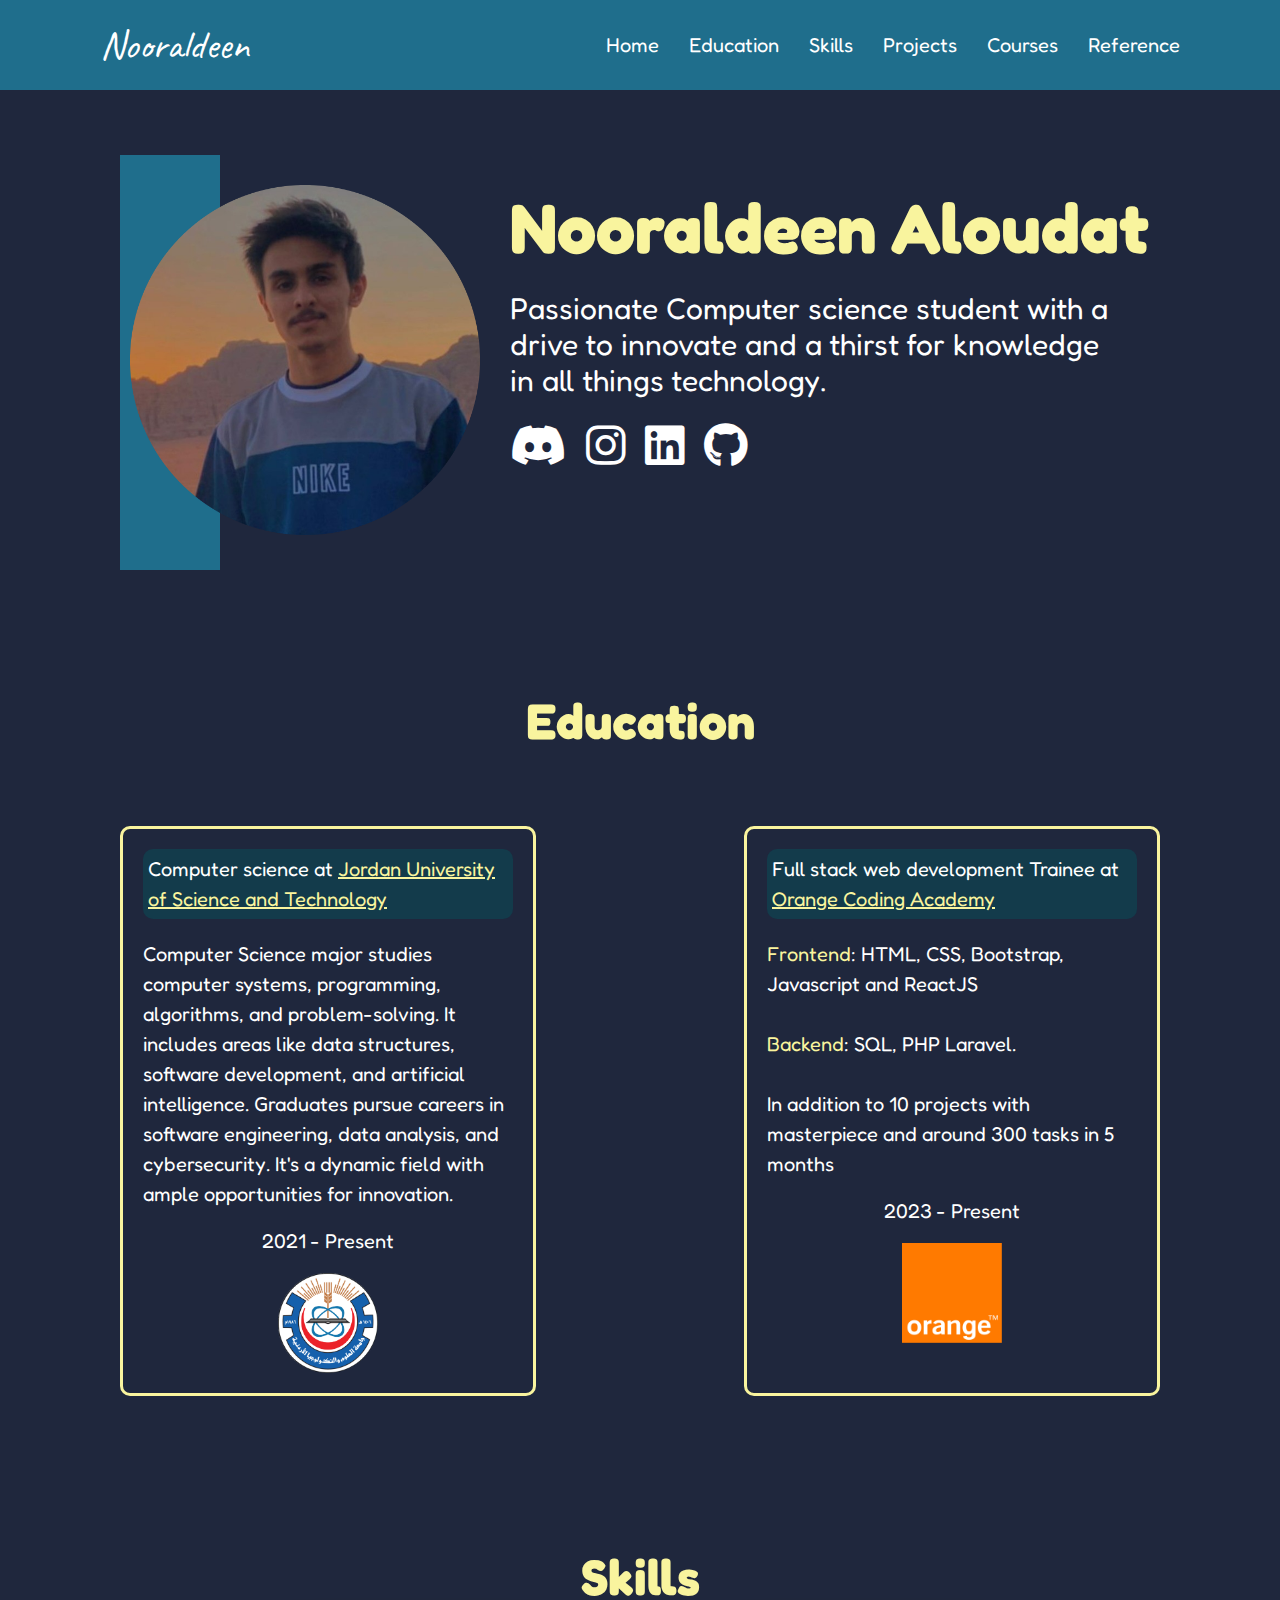
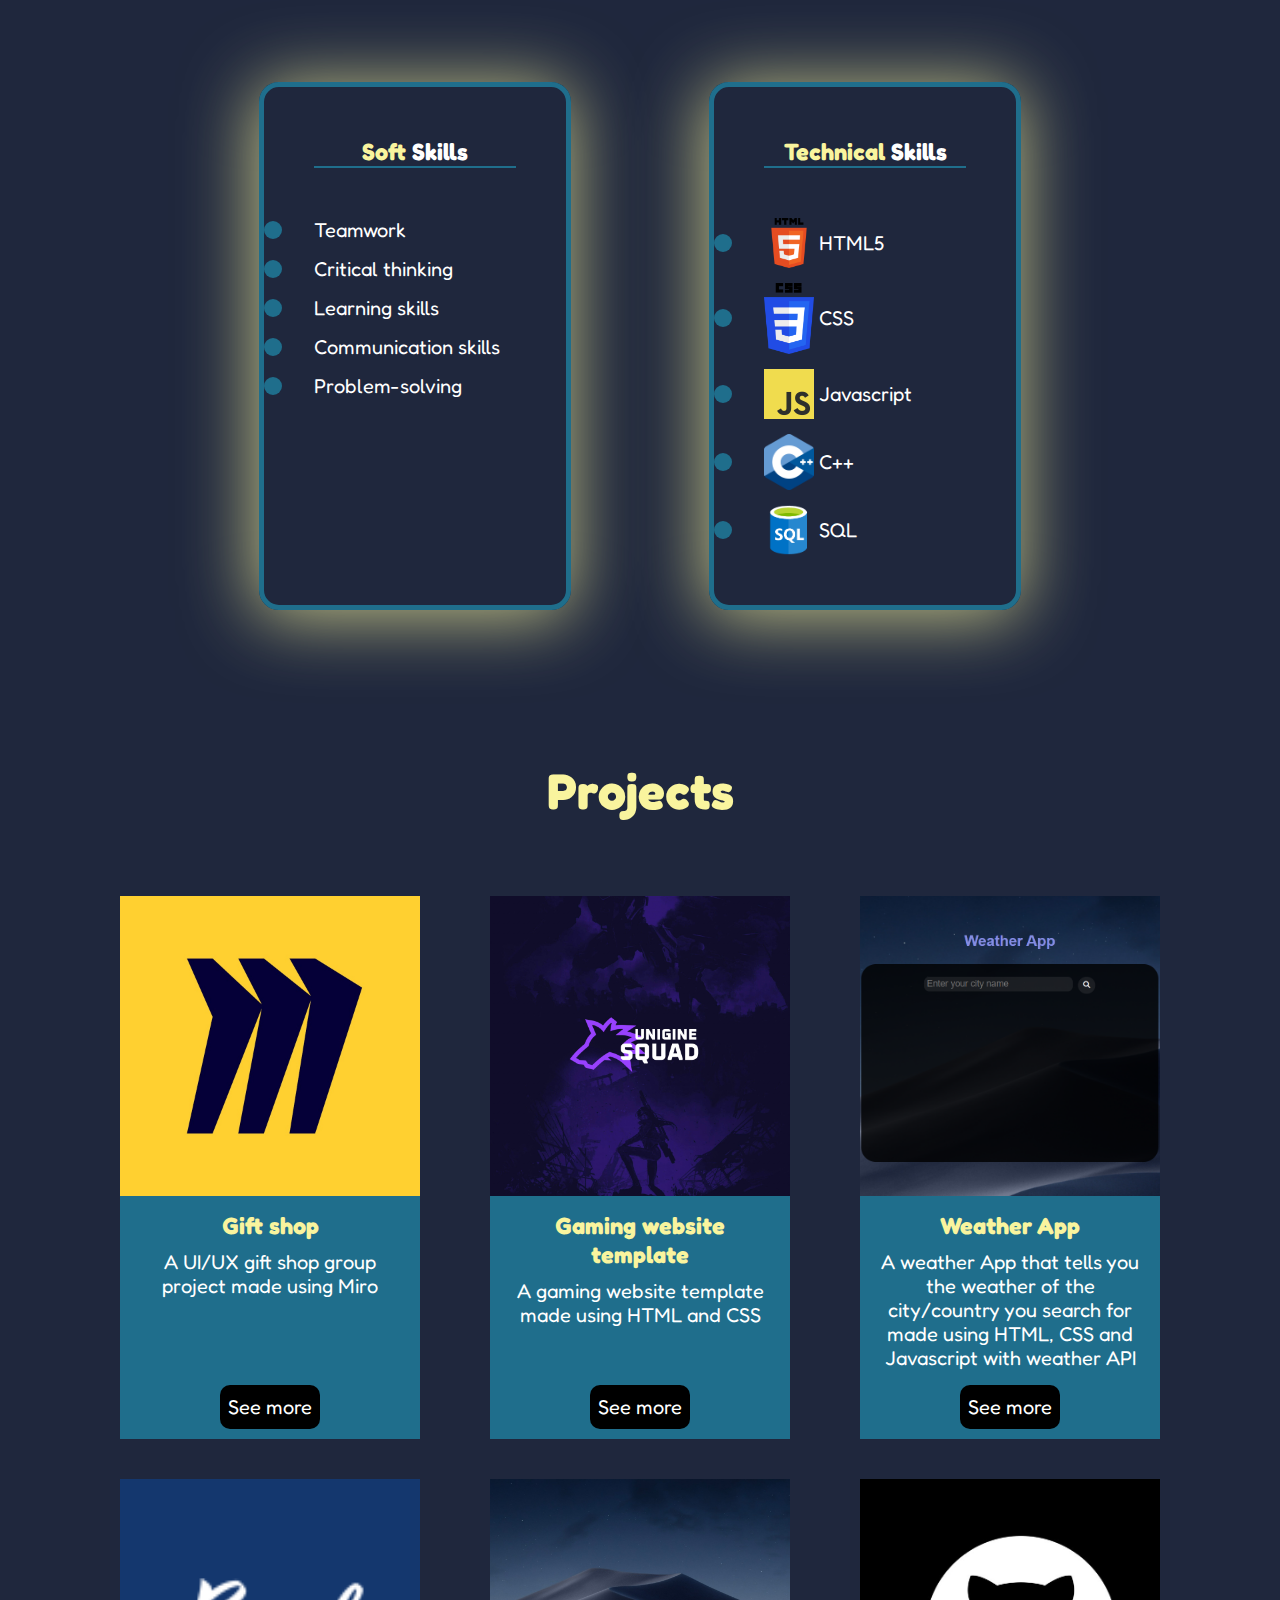
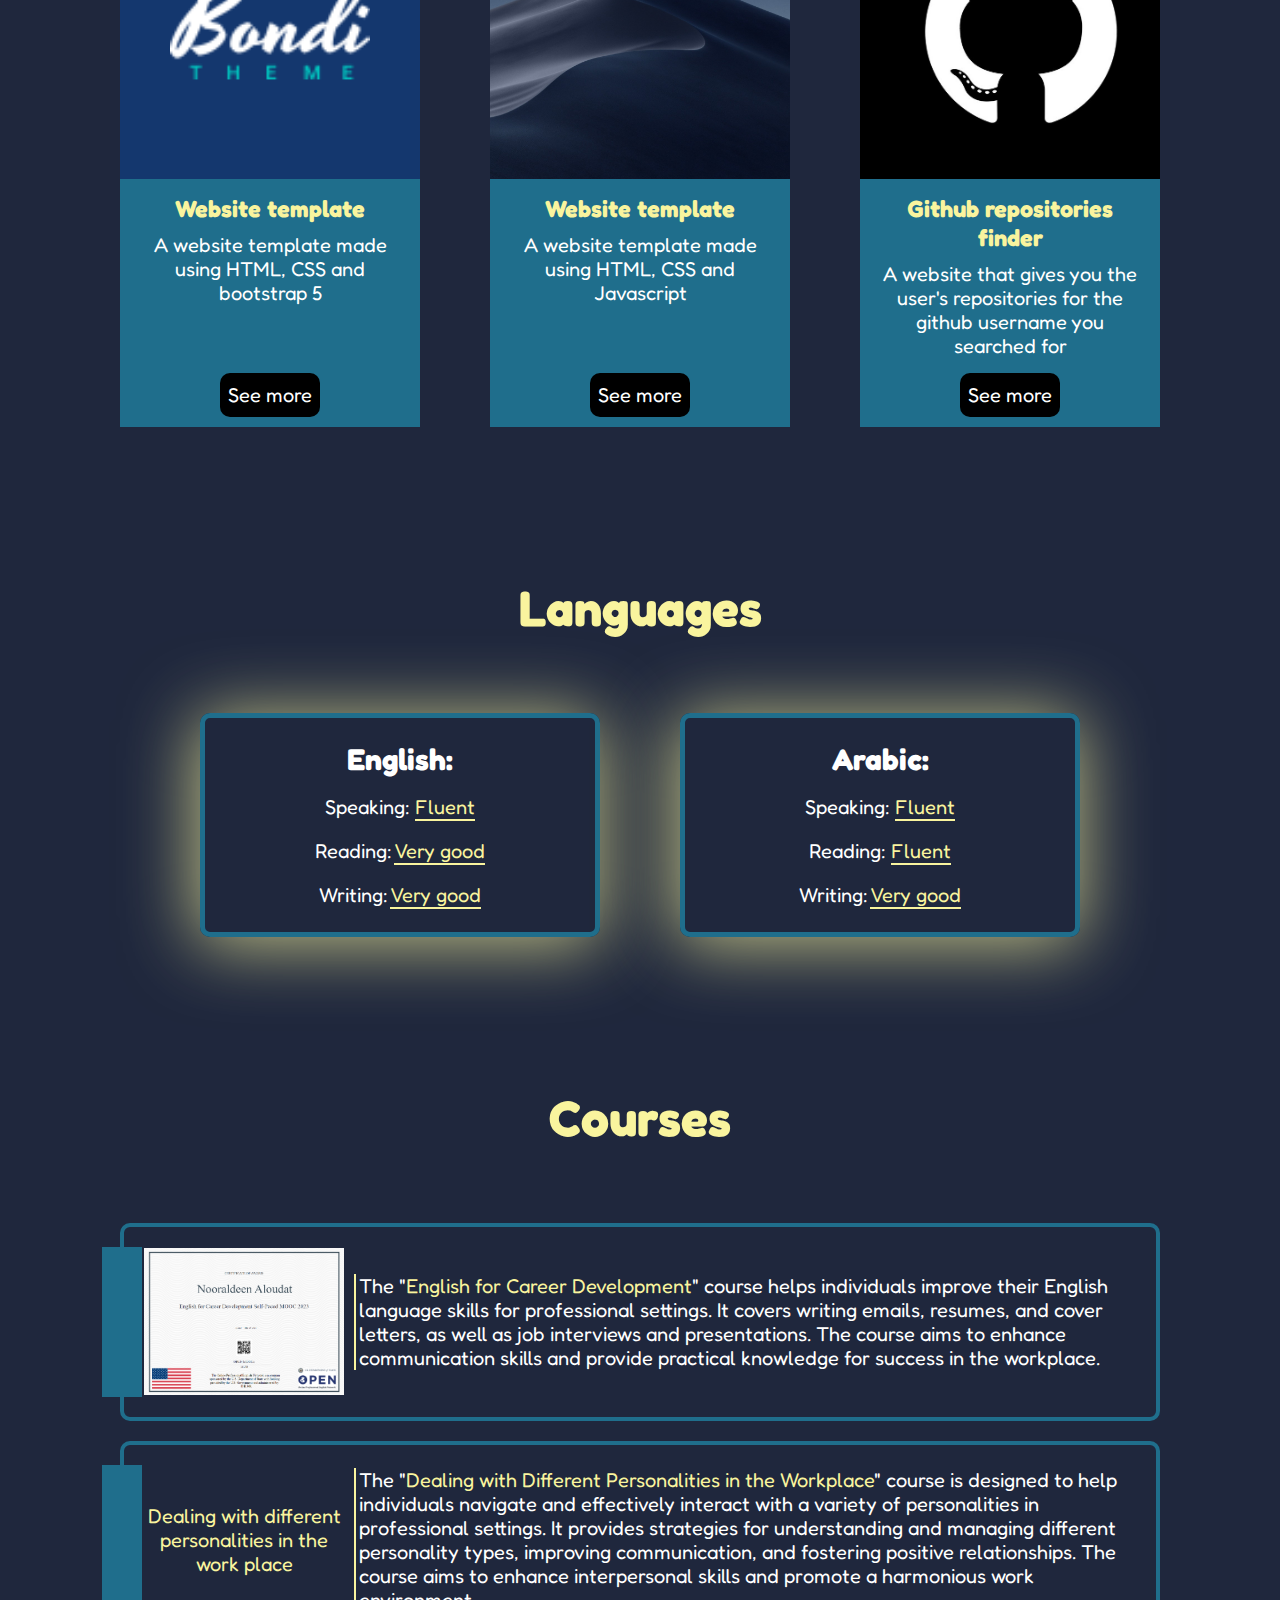
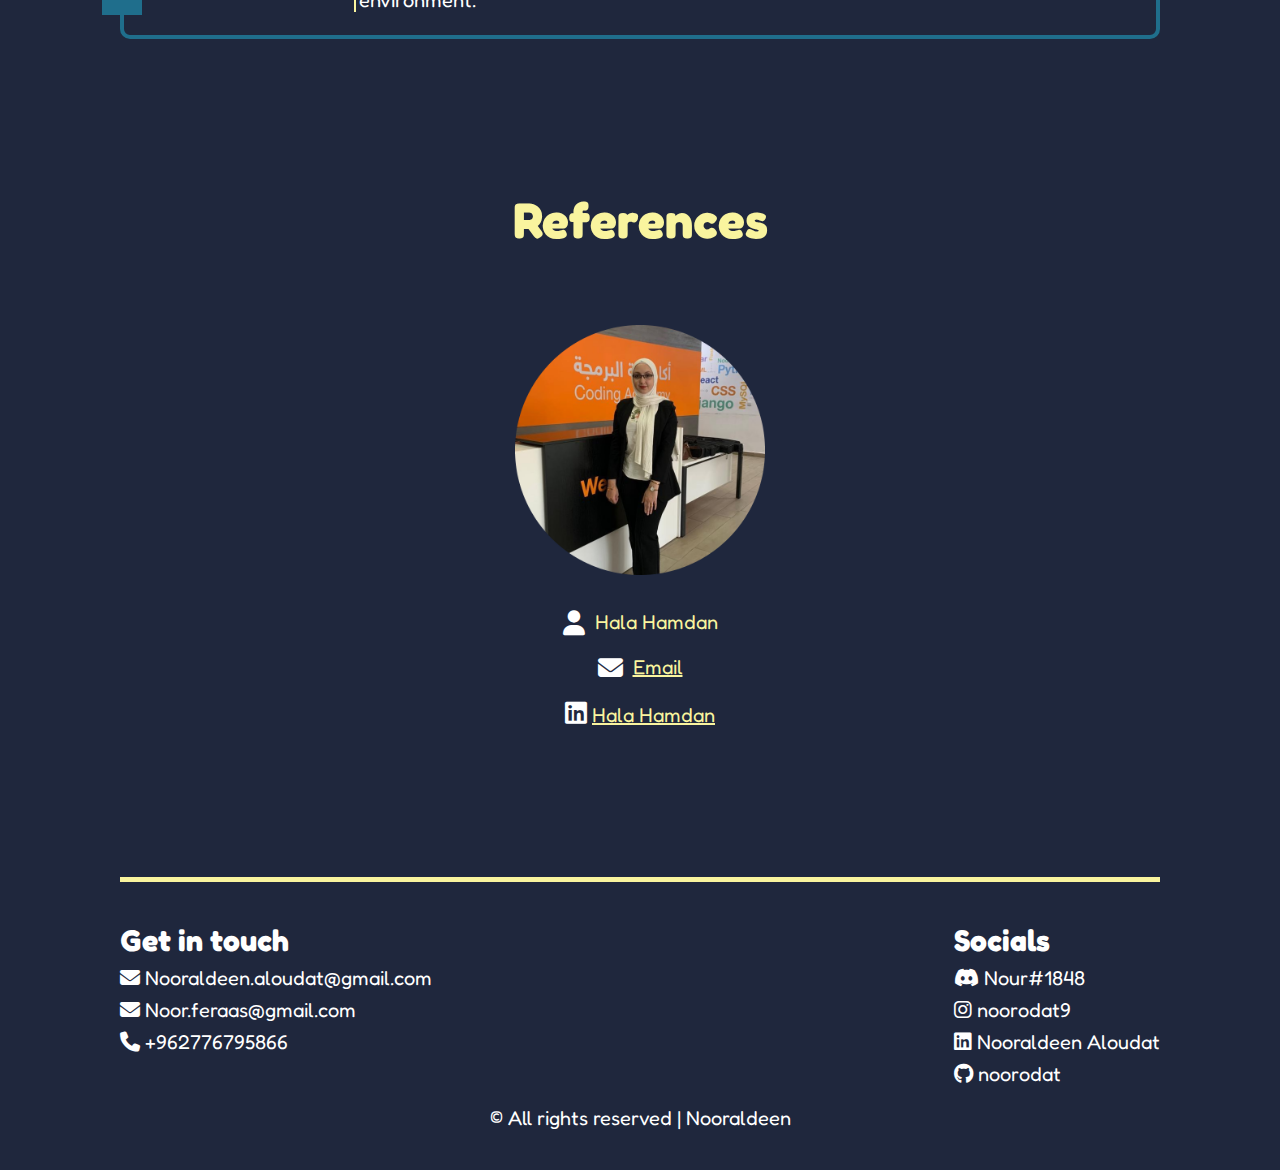
==== commit d922b525: "final edit ig" ====
--- a/portfolio.html
+++ b/portfolio.html
@@ -74,7 +74,7 @@
                 <div class="edu-text">
                     <p class="title">Full stack web development Trainee at <a href="https://yo.orange.jo/orange-coding-academy" target="_blank"> Orange Coding Academy</a></p>
                     <p><span>Frontend</span>: HTML, CSS, Bootstrap, Javascript and ReactJS <br> <br>
-                        <span>backend</span>: SQL, PHP Laravel. <br><br>
+                        <span>Backend</span>: SQL, PHP Laravel. <br><br>
                         
                         In addition to 10 projects with masterpiece and around 300 tasks in 5 months</p>
                     <span>2023 - Present</span>
@@ -189,7 +189,7 @@
                         <ul>
                             <li>Speaking: <span>Fluent</span></li>
                             <li>Reading: <span>Very good</span></li>
-                            <li>Writing: <span>Flunet</span></li>
+                            <li>Writing: <span>Very good</span></li>
                         </ul>        
                 </div>
                 <div class="language" id="arabic">
@@ -197,7 +197,7 @@
                         <ul>
                             <li>Speaking: <span>Fluent</span></li>
                             <li>Reading: <span>Fluent</span></li>
-                            <li>Writing: <span>Flunet</span></li>
+                            <li>Writing: <span>Very good</span></li>
                         </ul>        
                     </div>
                 </div>
--- a/portfolio.css
+++ b/portfolio.css
@@ -6,9 +6,10 @@
     --text-color: #FFFFFF;
     --sec-text-color: #F9F49E;
     --heading-font-size: 30px;
-    --main-margin-top: 70px;
     --transition-duration: 0.3s;
     --text-font-size: 20px;
+    --section-margin-top: 150px;
+    --content-margin-top: 75px;
 }
 
 * {
@@ -42,7 +43,7 @@
 }
 
 .section {
-    margin-top: 200px;
+    margin-top: var(--section-margin-top);
 }
 
 .section-heading {  
@@ -52,7 +53,7 @@
 }
 
 .section-info {
-    margin-top: 100px;
+    margin-top: var(--content-margin-top);
 }
 
 .color-yellow {
@@ -105,7 +106,7 @@
 
 .portfolio-content {
     background-color: var(--main-color);
-    margin-top: var(--main-margin-top);
+    margin-top: var(--content-margin-top);
     padding: 20px 120px;
 }
 
@@ -271,7 +272,7 @@
 .skills .skills-types {
     display: flex;
     justify-content: space-evenly;
-    margin-top: 100px;
+    margin-top: var(--content-margin-top);
 }
 
 .skills .skills-types .skill {
@@ -366,6 +367,7 @@
     grid-template-columns: repeat(3, 300px);
     justify-content: space-between;
     gap: 40px;
+    margin-top: var(--content-margin-top);
 }
 
 
@@ -452,7 +454,7 @@
 /* Start languages */
 
 .languages .languages-container {
-    margin-top: 100px;
+    margin-top: var(--content-margin-top);
     display: flex;
     justify-content: space-evenly;
 }
@@ -487,7 +489,7 @@
 /* Start courses */
 
 .courses .courses-boxes {
-    margin-top: 100px;
+    margin-top: var(--content-margin-top);
     display: flex;
     flex-direction: column;
     gap: 20px;
@@ -559,7 +561,7 @@
 /* Start references */
 
 .references .references-content {
-    margin-top: 100px;
+    margin-top: var(--content-margin-top);
     display: flex;
     justify-content: center;
     align-items: center;
@@ -633,7 +635,7 @@
 /* Start footer */
 
 .portfolio-content footer {
-    margin-top: 100px;
+    margin-top: var(--section-margin-top);
     border-top: 5px solid var(--sec-text-color);
 }
 
@@ -690,10 +692,14 @@
     }
 }
 
-/* Start Phone + Tablet */
-
-@media (max-width: 768px) {
-    /* Sart nav */
+
+/* Start laptop */
+
+@media (min-width: 768px) and (max-width: 1279px) {
+    .portfolio-content {
+        padding: 8px 20px;
+    }
+        /* Sart nav */
 
     .portfolio-content {
         padding: 8px 10px;
@@ -702,13 +708,13 @@
     nav {
         padding: 15px;
     }
+
+    nav .logo {
+        font-size: 35px;
+    }
+
     nav .links {
-        display: none;
-    }
-
-    nav .mobile-button {
-        display: block;
-        position: relative;
+        font-size: 17px;
     }
 
     .mobile-links {
@@ -736,6 +742,101 @@
     /* Start my info */
 
     .portfolio-content .my-info {
+        gap: 40px;
+    }
+
+    .portfolio-content .my-info h1 {
+        font-size: 42px;
+    }
+
+    .portfolio-content .my-info p {
+        font-size: 20px;
+    }
+
+    .portfolio-content .my-info .socials {
+        font-size: 28px;
+    }
+
+    .portfolio-content .my-info #pfp-image #pfp {
+        width: 250px;
+    }
+
+    .portfolio-content #pfp-image::before {
+        display: none;
+    }
+    /* End my info */
+
+    /* Start skills */
+
+    .skills .skills-types .skill {
+        width: 350px;
+    }
+
+    /* End skills */
+
+    /* Start projects */
+
+    .projects .projects-cards {
+        grid-template-columns: 300px 300px;
+        padding: 25px;
+        justify-content: center;
+    }
+
+    .projects .project-card .image {
+        overflow: hidden;
+    }
+
+    /* End projects */
+}
+
+
+
+/* Start tablet */
+
+@media (min-width: 481px) and (max-width: 767px) {
+    /* Sart nav */
+
+    .portfolio-content {
+        padding: 8px 10px;
+    }
+
+    nav {
+        padding: 15px;
+    }
+    nav .links {
+        display: none;
+    }
+
+    nav .mobile-button {
+        display: block;
+        position: relative;
+    }
+
+    .mobile-links {
+        display: none;
+        flex-direction: column;
+        gap: 8px;
+        padding: 15px;
+        position: absolute;
+        left: -122px;
+        top: 20px;
+        text-align: left;
+    }
+
+    nav .mobile-button:hover .mobile-links {
+        display: flex;
+        background-color: var(--main-color);
+    }
+
+    .mobile-links li {
+        background-color: var(--sec-color);
+        padding: 10px;
+    }
+    /* end nav */
+
+    /* Start my info */
+
+    .portfolio-content .my-info {
         flex-direction: column;
         gap: 40px;
     }
@@ -817,12 +918,18 @@
 
     /* End courses */
 
-}
-
-/* End Phone + Tablet */
-
-
-
+    /* Start footer */
+
+    .portfolio-content footer .info {
+        flex-direction: column;
+        gap: 20px;
+    }
+
+    /* End footer */
+
+}
+
+/* End tablet */
 
 
 
@@ -830,24 +937,60 @@
 
 @media (max-width: 480px) {
 
+        /* Sart nav */
+
+        .portfolio-content {
+            padding: 8px 10px;
+        }
+    
+        nav {
+            padding: 15px;
+        }
+        nav .links {
+            display: none;
+        }
+    
+        nav .mobile-button {
+            display: block;
+            position: relative;
+        }
+    
+        .mobile-links {
+            display: none;
+            flex-direction: column;
+            gap: 8px;
+            padding: 15px;
+            position: absolute;
+            left: -122px;
+            top: 20px;
+            text-align: left;
+        }
+    
+        nav .mobile-button:hover .mobile-links {
+            display: flex;
+            background-color: var(--main-color);
+        }
+    
+        .mobile-links li {
+            background-color: var(--sec-color);
+            padding: 10px;
+        }
+        /* end nav */
+
     /* Start my info */
 
-    .portfolio-content .my-info #pfp-image #pfp {
-        width: 200px;
+    .portfolio-content .my-info {
+        flex-direction: column;
+        gap: 40px;
     }
 
     .portfolio-content .my-info h1 {
         font-size: 35px;
     }
 
-    .portfolio-content .my-info p {
-        font-size: 20px;
-    }
-
-    .portfolio-content .my-info i {
-        font-size: 30px;
-    }
-
+    .portfolio-content .my-info #pfp-image #pfp {
+        width: 250px;
+    }
     /* End my info */
 
     /* Start education*/
